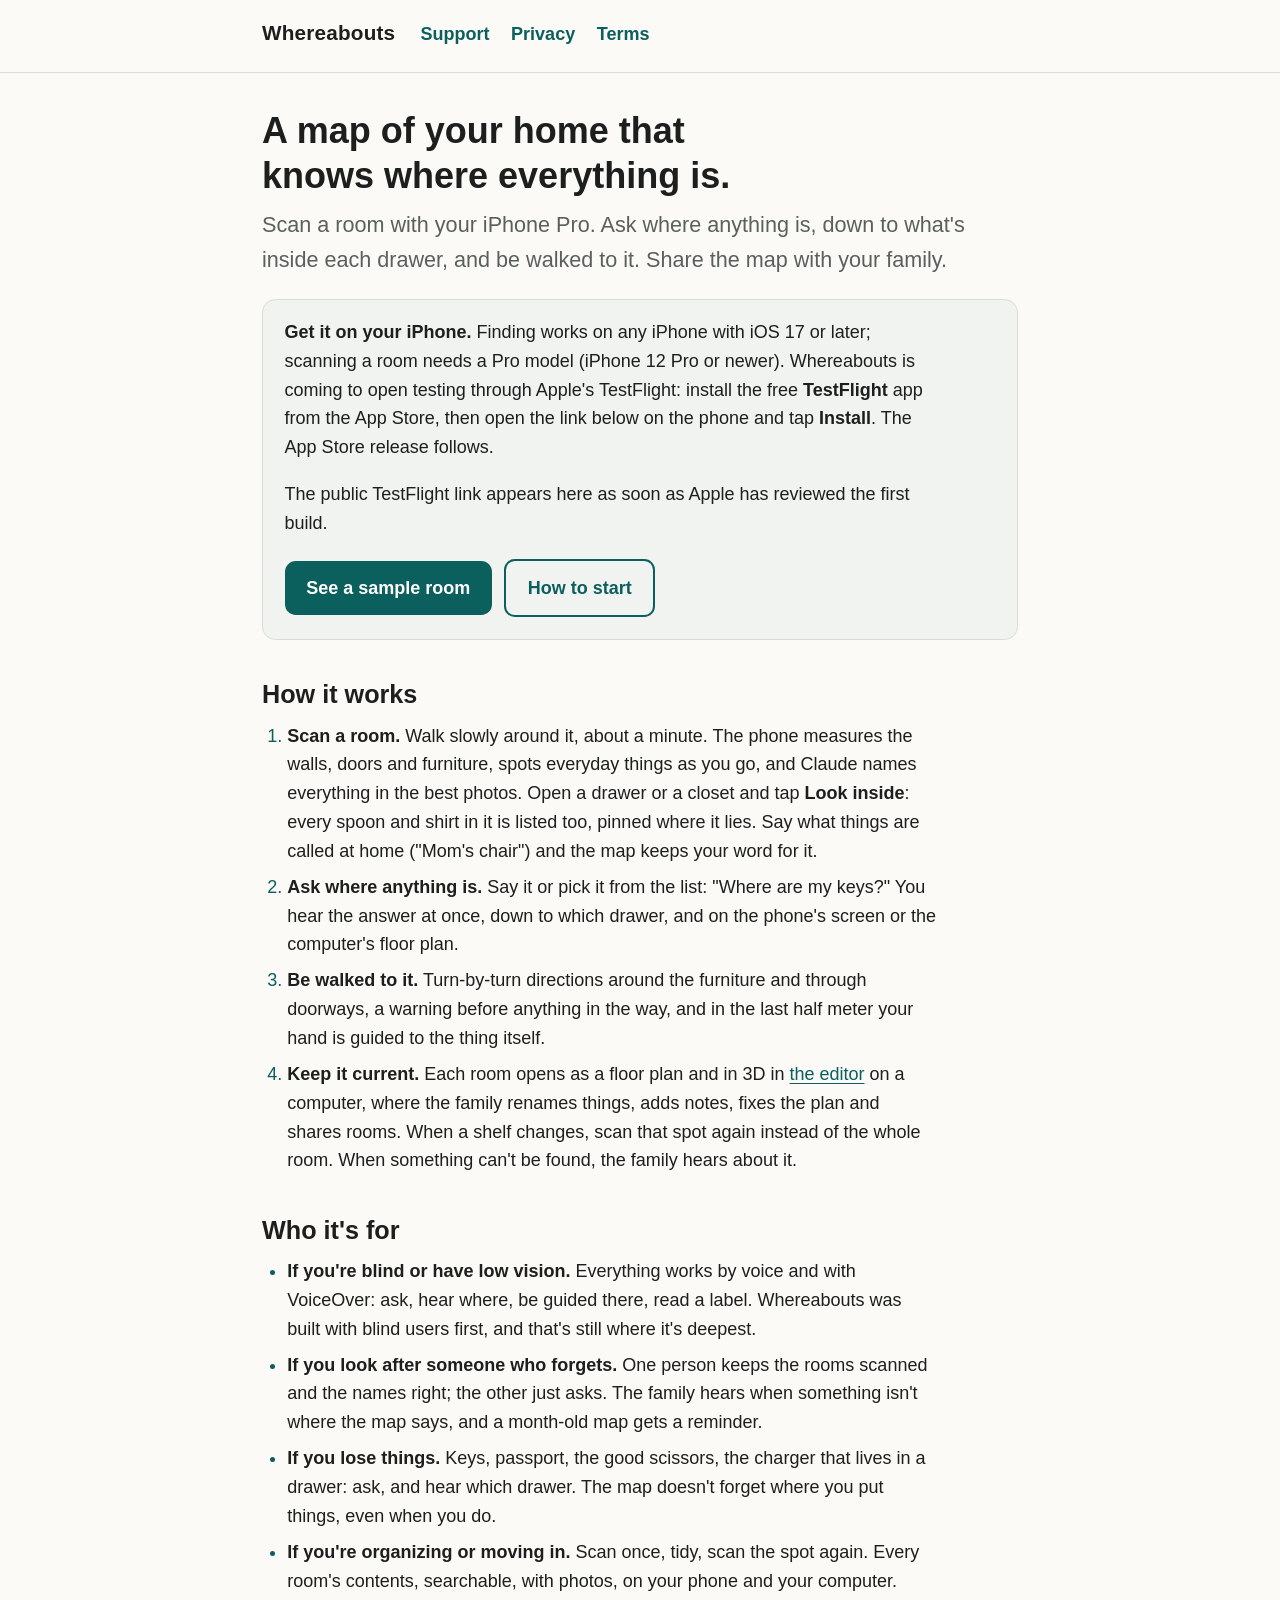
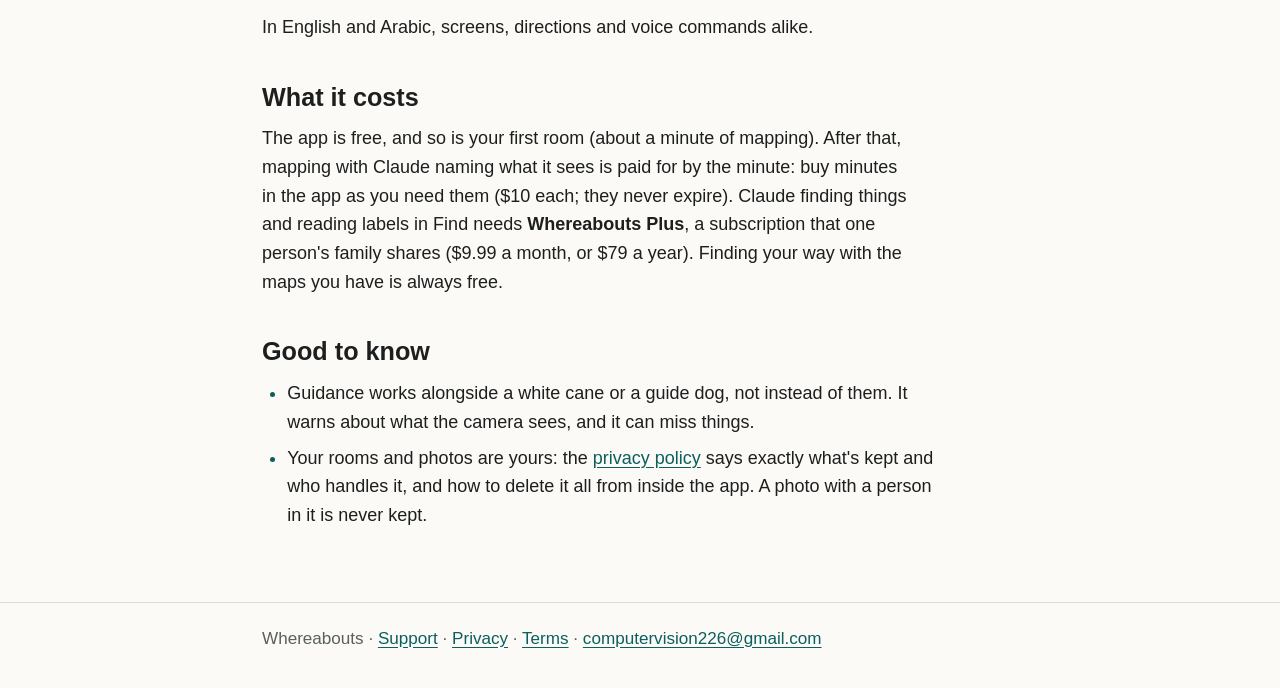
==== index.html @ b9eef935 "Insights: what the assistant was asked; the privacy policy says the conversation is kept The Insight" ====
<!doctype html>
<html lang="en">
<head>
<meta charset="utf-8">
<meta name="viewport" content="width=device-width, initial-scale=1">
<title>Whereabouts</title>
<meta name="description" content="Whereabouts is a map of your home that knows where everything is. Scan a room with your iPhone Pro, ask where anything is, down to what's inside each drawer, and be walked to it.">
<link rel="stylesheet" href="site.css">
</head>
<body>
<a class="skip" href="#main">Skip to the content</a>
<header class="top">
  <div class="inner">
    <a class="brand" href="index.html" aria-current="page">Whereabouts</a>
    <nav class="site" aria-label="Site">
      <ul>
        <li><a href="support.html">Support</a></li>
        <li><a href="privacy.html">Privacy</a></li>
        <li><a href="terms.html">Terms</a></li>
      </ul>
    </nav>
  </div>
</header>

<main id="main">
  <h1>A map of your home that knows where everything is.</h1>
  <p class="lead">Scan a room with your iPhone Pro. Ask where anything is, down to what's inside each drawer, and be walked to it. Share the map with your family.</p>

  <div class="card" id="get">
    <p><strong>Get it on your iPhone.</strong> Finding works on any iPhone with iOS 17 or later; scanning a room needs a Pro model (iPhone 12 Pro or newer). Whereabouts is coming to open testing through Apple's TestFlight: install the free <strong>TestFlight</strong> app from the App Store, then open the link below on the phone and tap <strong>Install</strong>. The App Store release follows.</p>
    <p id="testflight">The public TestFlight link appears here as soon as Apple has reviewed the first build.</p>
    <p><a class="button" href="editor/#sample">See a sample room</a> <a class="button secondary" href="support.html#start">How to start</a></p>
  </div>

  <h2>How it works</h2>
  <ol>
    <li><strong>Scan a room.</strong> Walk slowly around it, about a minute. The phone measures the walls, doors and furniture, spots everyday things as you go, and Claude names everything in the best photos. Open a drawer or a closet and tap <strong>Look inside</strong>: every spoon and shirt in it is listed too, pinned where it lies. Say what things are called at home ("Mom's chair") and the map keeps your word for it.</li>
    <li><strong>Ask where anything is.</strong> Say it or pick it from the list: "Where are my keys?" You hear the answer at once, down to which drawer, and on the phone's screen or the computer's floor plan.</li>
    <li><strong>Be walked to it.</strong> Turn-by-turn directions around the furniture and through doorways, a warning before anything in the way, and in the last half meter your hand is guided to the thing itself.</li>
    <li><strong>Keep it current.</strong> Each room opens as a floor plan and in 3D in <a href="editor/">the editor</a> on a computer, where the family renames things, adds notes, fixes the plan and shares rooms. When a shelf changes, scan that spot again instead of the whole room. When something can't be found, the family hears about it.</li>
  </ol>

  <h2>Who it's for</h2>
  <ul>
    <li><strong>If you're blind or have low vision.</strong> Everything works by voice and with VoiceOver: ask, hear where, be guided there, read a label. Whereabouts was built with blind users first, and that's still where it's deepest.</li>
    <li><strong>If you look after someone who forgets.</strong> One person keeps the rooms scanned and the names right; the other just asks. The family hears when something isn't where the map says, and a month-old map gets a reminder.</li>
    <li><strong>If you lose things.</strong> Keys, passport, the good scissors, the charger that lives in a drawer: ask, and hear which drawer. The map doesn't forget where you put things, even when you do.</li>
    <li><strong>If you're organizing or moving in.</strong> Scan once, tidy, scan the spot again. Every room's contents, searchable, with photos, on your phone and your computer.</li>
  </ul>
  <p>In English and Arabic, screens, directions and voice commands alike.</p>

  <h2>What it costs</h2>
  <p>The app is free, and so is your first room (about a minute of mapping). After that, mapping with Claude naming what it sees is paid for by the minute: buy minutes in the app as you need them ($10 each; they never expire). Claude finding things and reading labels in Find needs <strong>Whereabouts Plus</strong>, a subscription that one person's family shares ($9.99 a month, or $79 a year). Finding your way with the maps you have is always free.</p>

  <h2>Good to know</h2>
  <ul>
    <li>Guidance works alongside a white cane or a guide dog, not instead of them. It warns about what the camera sees, and it can miss things.</li>
    <li>Your rooms and photos are yours: the <a href="privacy.html">privacy policy</a> says exactly what's kept and who handles it, and how to delete it all from inside the app. A photo with a person in it is never kept.</li>
  </ul>
</main>

<footer class="bottom">
  <div class="inner">
    Whereabouts · <a href="support.html">Support</a> · <a href="privacy.html">Privacy</a> · <a href="terms.html">Terms</a> · <a href="mailto:computervision226@gmail.com">computervision226@gmail.com</a>
  </div>
</footer>
<script>
// A page view for the site's Insights (whereabout.store/insights.html): the
// page's path and which site sent you, under a random ID this browser keeps
// (the same one the editor uses), so a visit hangs together. No cookies,
// nothing else. Taps on links to the app or the editor are noted too.
(function () {
  var SERVICE = { url: "https://sdamqekmvppcickisvrd.supabase.co", key: "sb_publishable_nskx50aX7tO7b9X7_3yXJQ_hnVZctvo" };
  function install() {
    try {
      var id = localStorage.getItem("va.install");
      if (!id) { id = (crypto.randomUUID ? crypto.randomUUID() : Math.random().toString(36).slice(2) + Date.now().toString(36)).replace(/-/g, ""); localStorage.setItem("va.install", id); }
      return id;
    } catch (e) { return "unknown"; }
  }
  var session = Math.random().toString(36).slice(2);
  function send(name, props) {
    var event = { surface: "site", name: name, at: new Date().toISOString(), props: props || {}, install: install(), session: session, language: (navigator.language || "").slice(0, 16) };
    try {
      fetch(SERVICE.url + "/rest/v1/rpc/record_events", { method: "POST", keepalive: true,
        headers: { apikey: SERVICE.key, "content-type": "application/json" }, body: JSON.stringify({ batch: [event] }) }).catch(function () {});
    } catch (e) {}
  }
  var from = "";
  try { from = document.referrer ? new URL(document.referrer).hostname : ""; } catch (e) {}
  if (from === location.hostname) from = "";
  send("page.view", { path: location.pathname, from: from });
  document.addEventListener("click", function (e) {
    var a = e.target.closest && e.target.closest("a[href]");
    if (!a) return;
    var href = a.getAttribute("href") || "";
    if (/apps\.apple\.com|testflight\.apple\.com/.test(href)) send("page.store", { where: location.pathname });
    else if (/^editor\/?$|\/editor\/?$/.test(href)) send("page.editor", { where: location.pathname });
  });
})();
</script>
</body>
</html>
---- site.css ----
/* VisionAssist's web pages: the privacy policy, support, and the front page.
   One small stylesheet, no fonts or scripts fetched from anywhere: the pages
   load nothing but themselves. Large type and strong contrast, since many
   readers have low vision; everything works with a screen reader, zoomed to
   400%, and in dark mode. */

:root {
  --bg: #fbfaf7;
  --fg: #1d1f1e;
  --muted: #5a605e;
  --accent: #0b5f5c;
  --accent-ink: #ffffff;
  --rule: #d9ddd9;
  --card: #f1f3f0;
  --focus: #c8651b;
  color-scheme: light;
}

@media (prefers-color-scheme: dark) {
  :root {
    --bg: #15191a;
    --fg: #ecefec;
    --muted: #aeb6b2;
    --accent: #5fc8c0;
    --accent-ink: #0f1a19;
    --rule: #333b3a;
    --card: #1e2425;
    --focus: #f0a04b;
    color-scheme: dark;
  }
}

* { box-sizing: border-box; }

html { font-size: 112.5%; }

body {
  margin: 0;
  background: var(--bg);
  color: var(--fg);
  font-family: -apple-system, BlinkMacSystemFont, "Segoe UI", Roboto, "Helvetica Neue", Arial, "Noto Sans", sans-serif;
  line-height: 1.6;
  -webkit-text-size-adjust: 100%;
}

.skip {
  position: absolute;
  left: -999px;
  top: 0;
  padding: 0.5rem 1rem;
  background: var(--accent);
  color: var(--accent-ink);
  z-index: 10;
}
.skip:focus { left: 1rem; top: 1rem; }

header.top {
  border-bottom: 1px solid var(--rule);
}
header.top .inner {
  max-width: 44rem;
  margin: 0 auto;
  padding: 0.9rem 1rem;
  display: flex;
  flex-wrap: wrap;
  align-items: baseline;
  gap: 0.6rem 1.4rem;
}
.brand {
  font-weight: 700;
  font-size: 1.15rem;
  letter-spacing: 0.01em;
  text-decoration: none;
  color: var(--fg);
}
nav.site ul {
  list-style: none;
  margin: 0;
  padding: 0;
  display: flex;
  flex-wrap: wrap;
  gap: 0.2rem 1.2rem;
}
nav.site a { color: var(--accent); text-decoration: none; font-weight: 600; }
nav.site a[aria-current="page"] { text-decoration: underline; text-underline-offset: 0.2em; }

main {
  max-width: 44rem;
  margin: 0 auto;
  padding: 1.5rem 1rem 3rem;
}

h1, h2, h3 { line-height: 1.25; text-wrap: balance; }
h1 { font-size: 2rem; margin: 0.4rem 0 0.6rem; }
h2 { font-size: 1.4rem; margin: 2.2rem 0 0.6rem; }
h3 { font-size: 1.1rem; margin: 1.5rem 0 0.4rem; }
p, li { max-width: 65ch; }
p { margin: 0 0 1rem; }
ul, ol { padding-left: 1.4rem; margin: 0 0 1rem; }
li { margin-bottom: 0.4rem; }
li::marker { color: var(--accent); }

a { color: var(--accent); text-underline-offset: 0.15em; }
a:focus-visible, button:focus-visible {
  outline: 3px solid var(--focus);
  outline-offset: 3px;
  border-radius: 2px;
}

.lead { font-size: 1.2rem; color: var(--muted); }
.meta { color: var(--muted); margin-bottom: 1.5rem; }

.card {
  background: var(--card);
  border: 1px solid var(--rule);
  border-radius: 0.75rem;
  padding: 1rem 1.2rem;
  margin: 1.2rem 0;
}
.card p:last-child, .card ul:last-child { margin-bottom: 0; }

.button {
  display: inline-block;
  background: var(--accent);
  color: var(--accent-ink);
  font-weight: 700;
  text-decoration: none;
  padding: 0.7rem 1.2rem;
  border-radius: 0.6rem;
  margin: 0.2rem 0.4rem 0.2rem 0;
}
.button.secondary {
  background: transparent;
  color: var(--accent);
  border: 2px solid var(--accent);
}

dl.facts { margin: 0 0 1rem; }
dl.facts dt { font-weight: 700; margin-top: 0.8rem; }
dl.facts dd { margin: 0.1rem 0 0 0; max-width: 65ch; }

table { border-collapse: collapse; width: 100%; margin: 0 0 1.2rem; }
th, td { text-align: left; vertical-align: top; padding: 0.5rem 0.6rem 0.5rem 0; border-bottom: 1px solid var(--rule); }
th { font-weight: 700; }
.scroll { overflow-x: auto; }

code { font-family: ui-monospace, SFMono-Regular, Menlo, Consolas, monospace; font-size: 0.95em; }

footer.bottom {
  border-top: 1px solid var(--rule);
  color: var(--muted);
}
footer.bottom .inner {
  max-width: 44rem;
  margin: 0 auto;
  padding: 1.2rem 1rem 2rem;
  font-size: 0.95rem;
}
footer.bottom a { color: var(--accent); }

@media (max-width: 480px) {
  html { font-size: 106%; }
  h1 { font-size: 1.7rem; }
}

@media (prefers-reduced-motion: no-preference) {
  html { scroll-behavior: smooth; }
}
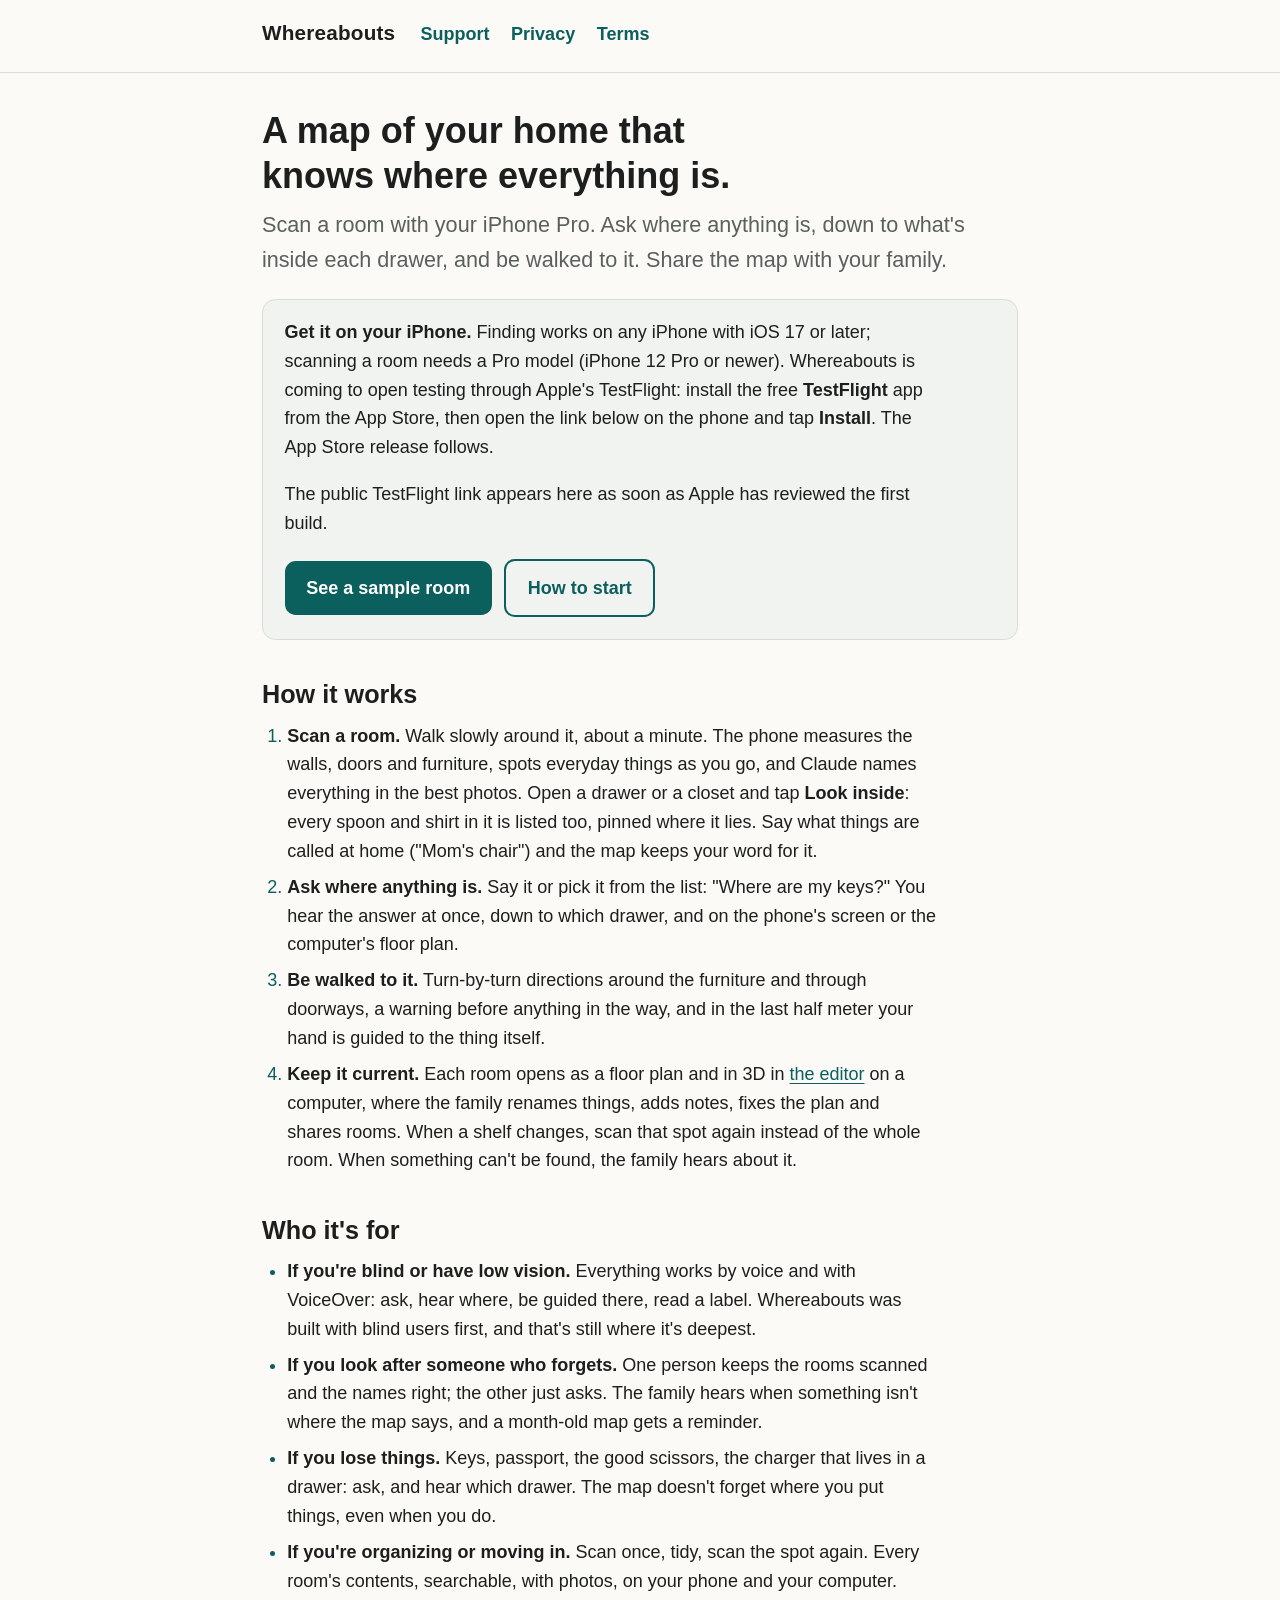
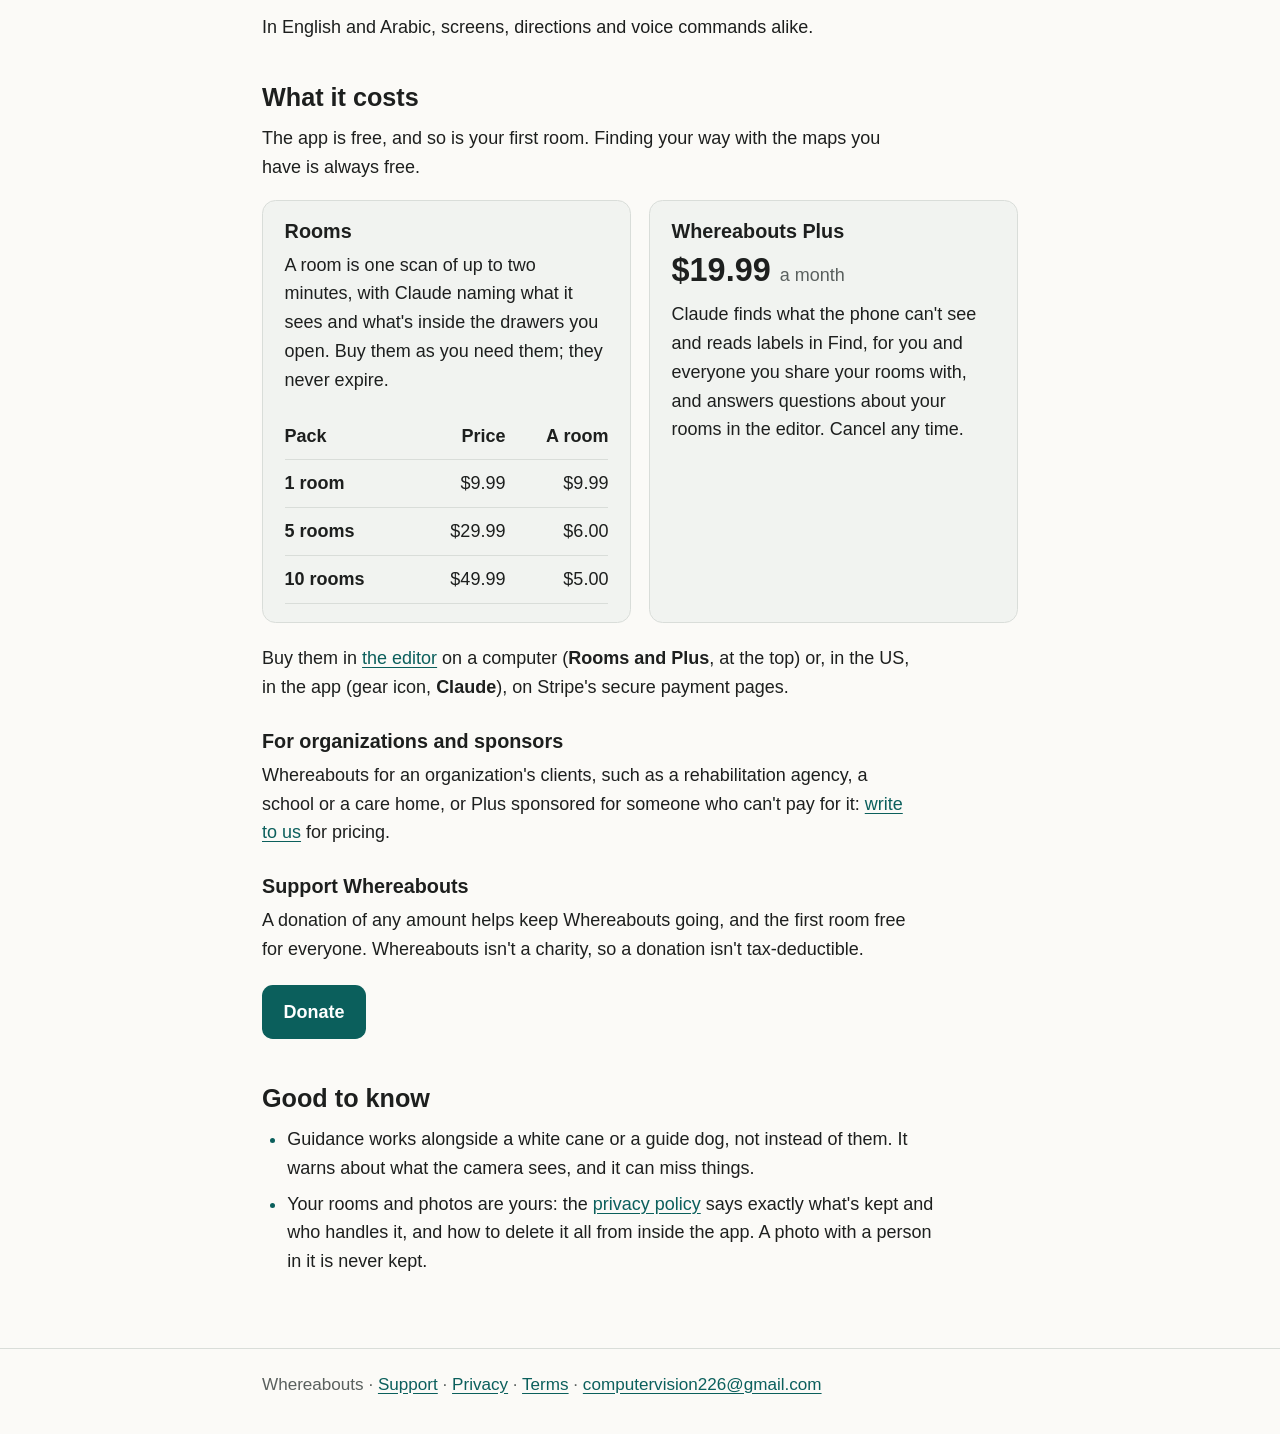
==== commit 9c4ed6c5: "Rooms and Plus: new prices, donations, organizations The front page's pricing (rooms in packs, Plus " ====
--- a/index.html
+++ b/index.html
@@ -49,8 +49,35 @@
   </ul>
   <p>In English and Arabic, screens, directions and voice commands alike.</p>
 
-  <h2>What it costs</h2>
-  <p>The app is free, and so is your first room (about a minute of mapping). After that, mapping with Claude naming what it sees is paid for by the minute: buy minutes in the app as you need them ($10 each; they never expire). Claude finding things and reading labels in Find needs <strong>Whereabouts Plus</strong>, a subscription that one person's family shares ($9.99 a month, or $79 a year). Finding your way with the maps you have is always free.</p>
+  <h2 id="pricing">What it costs</h2>
+  <p>The app is free, and so is your first room. Finding your way with the maps you have is always free.</p>
+  <div class="prices">
+    <section class="card" aria-labelledby="price-rooms">
+      <h3 id="price-rooms">Rooms</h3>
+      <p>A room is one scan of up to two minutes, with Claude naming what it sees and what's inside the drawers you open. Buy them as you need them; they never expire.</p>
+      <table>
+        <thead><tr><th scope="col">Pack</th><th scope="col" class="num">Price</th><th scope="col" class="num">A room</th></tr></thead>
+        <tbody>
+          <tr><th scope="row">1 room</th><td class="num">$9.99</td><td class="num">$9.99</td></tr>
+          <tr><th scope="row">5 rooms</th><td class="num">$29.99</td><td class="num">$6.00</td></tr>
+          <tr><th scope="row">10 rooms</th><td class="num">$49.99</td><td class="num">$5.00</td></tr>
+        </tbody>
+      </table>
+    </section>
+    <section class="card" aria-labelledby="price-plus">
+      <h3 id="price-plus">Whereabouts Plus</h3>
+      <p class="amount">$19.99 <span>a month</span></p>
+      <p>Claude finds what the phone can't see and reads labels in Find, for you and everyone you share your rooms with, and answers questions about your rooms in the editor. Cancel any time.</p>
+    </section>
+  </div>
+  <p>Buy them in <a href="editor/">the editor</a> on a computer (<strong>Rooms and Plus</strong>, at the top) or, in the US, in the app (gear icon, <strong>Claude</strong>), on Stripe's secure payment pages.</p>
+
+  <h3 id="organizations">For organizations and sponsors</h3>
+  <p>Whereabouts for an organization's clients, such as a rehabilitation agency, a school or a care home, or Plus sponsored for someone who can't pay for it: <a href="mailto:computervision226@gmail.com?subject=Whereabouts%20for%20an%20organization%2C%20or%20sponsoring%20Plus">write to us</a> for pricing.</p>
+
+  <h3 id="donate">Support Whereabouts</h3>
+  <p>A donation of any amount helps keep Whereabouts going, and the first room free for everyone. Whereabouts isn't a charity, so a donation isn't tax-deductible.</p>
+  <p><a class="button" href="https://donate.stripe.com/5kQ4gygH45dgeAo8wdco005">Donate</a></p>
 
   <h2>Good to know</h2>
   <ul>
@@ -96,6 +123,8 @@
     var href = a.getAttribute("href") || "";
     if (/apps\.apple\.com|testflight\.apple\.com/.test(href)) send("page.store", { where: location.pathname });
     else if (/^editor\/?$|\/editor\/?$/.test(href)) send("page.editor", { where: location.pathname });
+    else if (/donate\.stripe\.com/.test(href)) send("page.donate", { where: location.pathname });
+    else if (/^mailto:/.test(href) && /organization/.test(href)) send("page.organizations", { where: location.pathname });
   });
 })();
 </script>
--- a/site.css
+++ b/site.css
@@ -135,6 +135,16 @@
   border: 2px solid var(--accent);
 }
 
+/* What it costs: rooms and Plus side by side, one above the other when narrow. */
+.prices { display: grid; grid-template-columns: repeat(auto-fit, minmax(15rem, 1fr)); gap: 1rem; margin: 1rem 0 1.2rem; }
+.prices .card { margin: 0; }
+.prices h3 { margin-top: 0; }
+.prices table { margin-bottom: 0; }
+.amount { font-size: 1.8rem; font-weight: 700; line-height: 1.2; margin: 0 0 0.6rem; font-variant-numeric: tabular-nums; }
+.amount span { font-size: 1rem; font-weight: 400; color: var(--muted); }
+th.num, td.num { text-align: right; font-variant-numeric: tabular-nums; }
+th.num:last-child, td.num:last-child { padding-right: 0; }
+
 dl.facts { margin: 0 0 1rem; }
 dl.facts dt { font-weight: 700; margin-top: 0.8rem; }
 dl.facts dd { margin: 0.1rem 0 0 0; max-width: 65ch; }
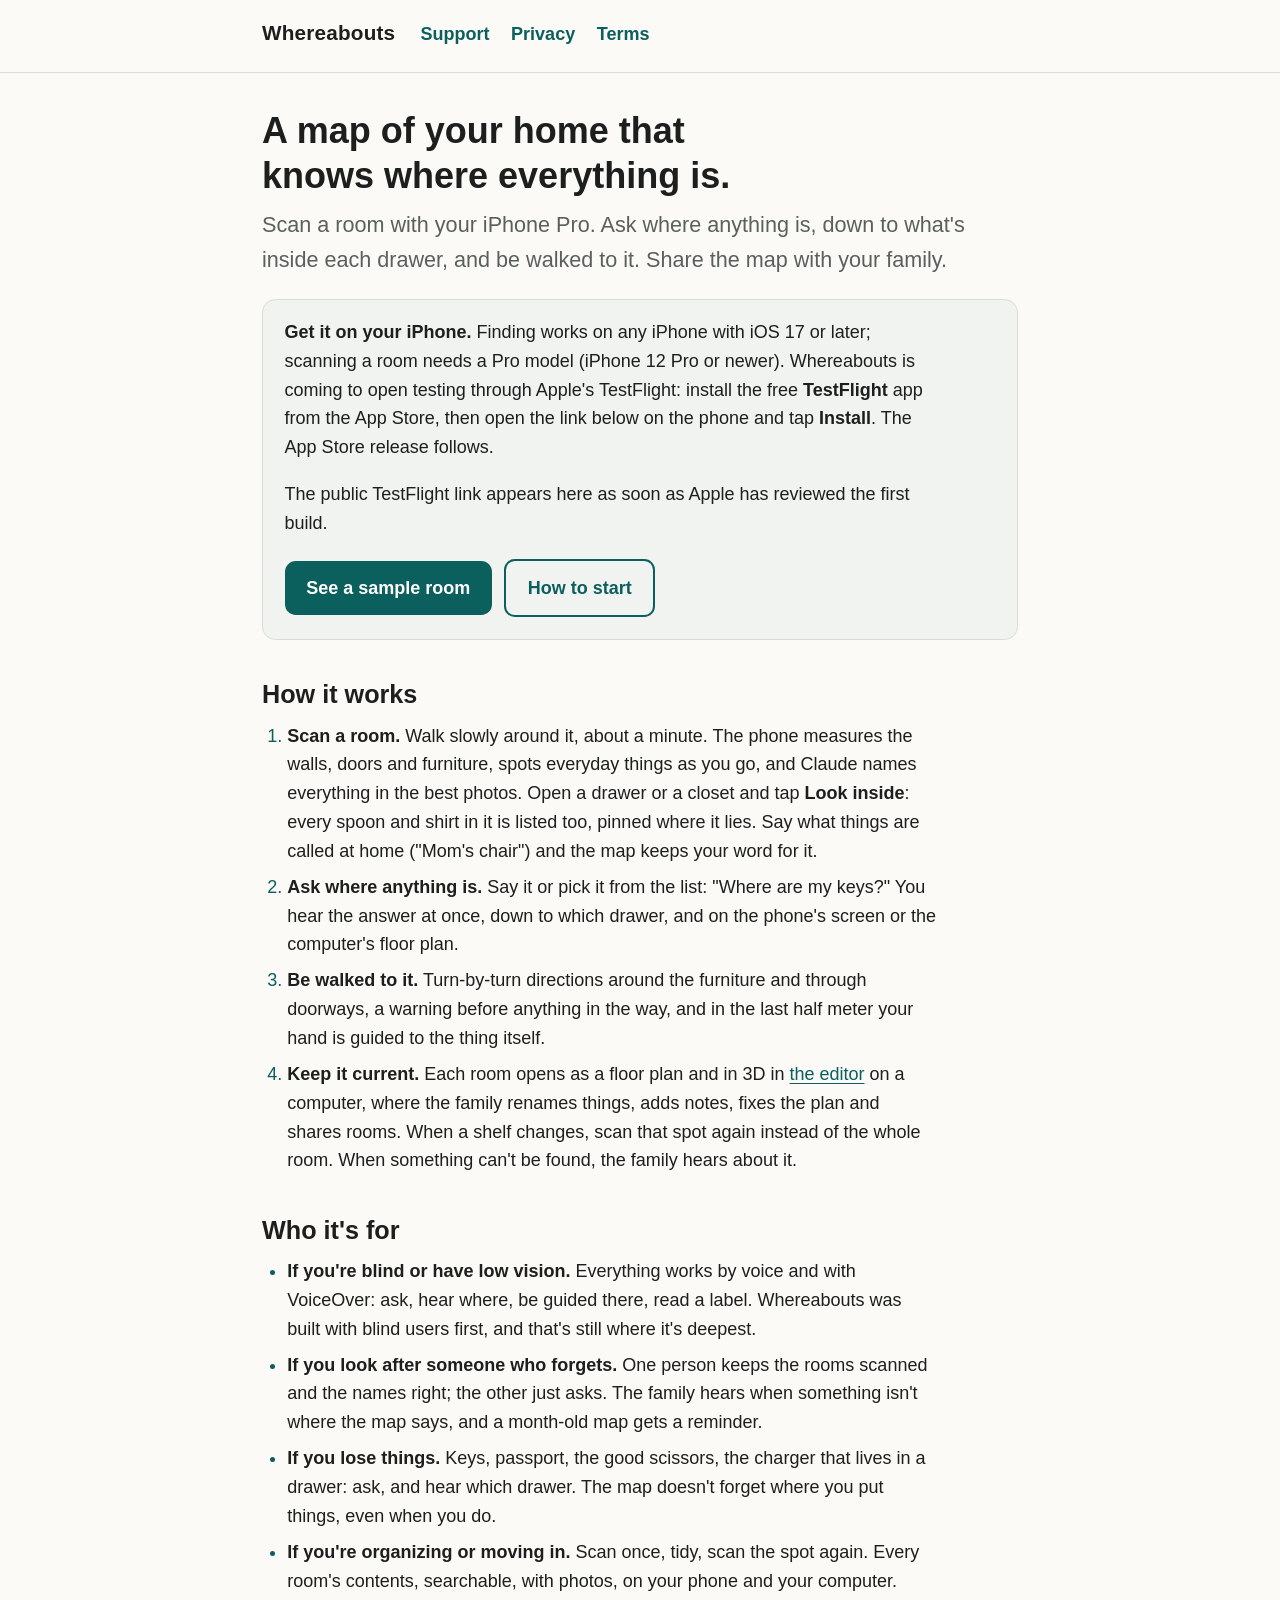
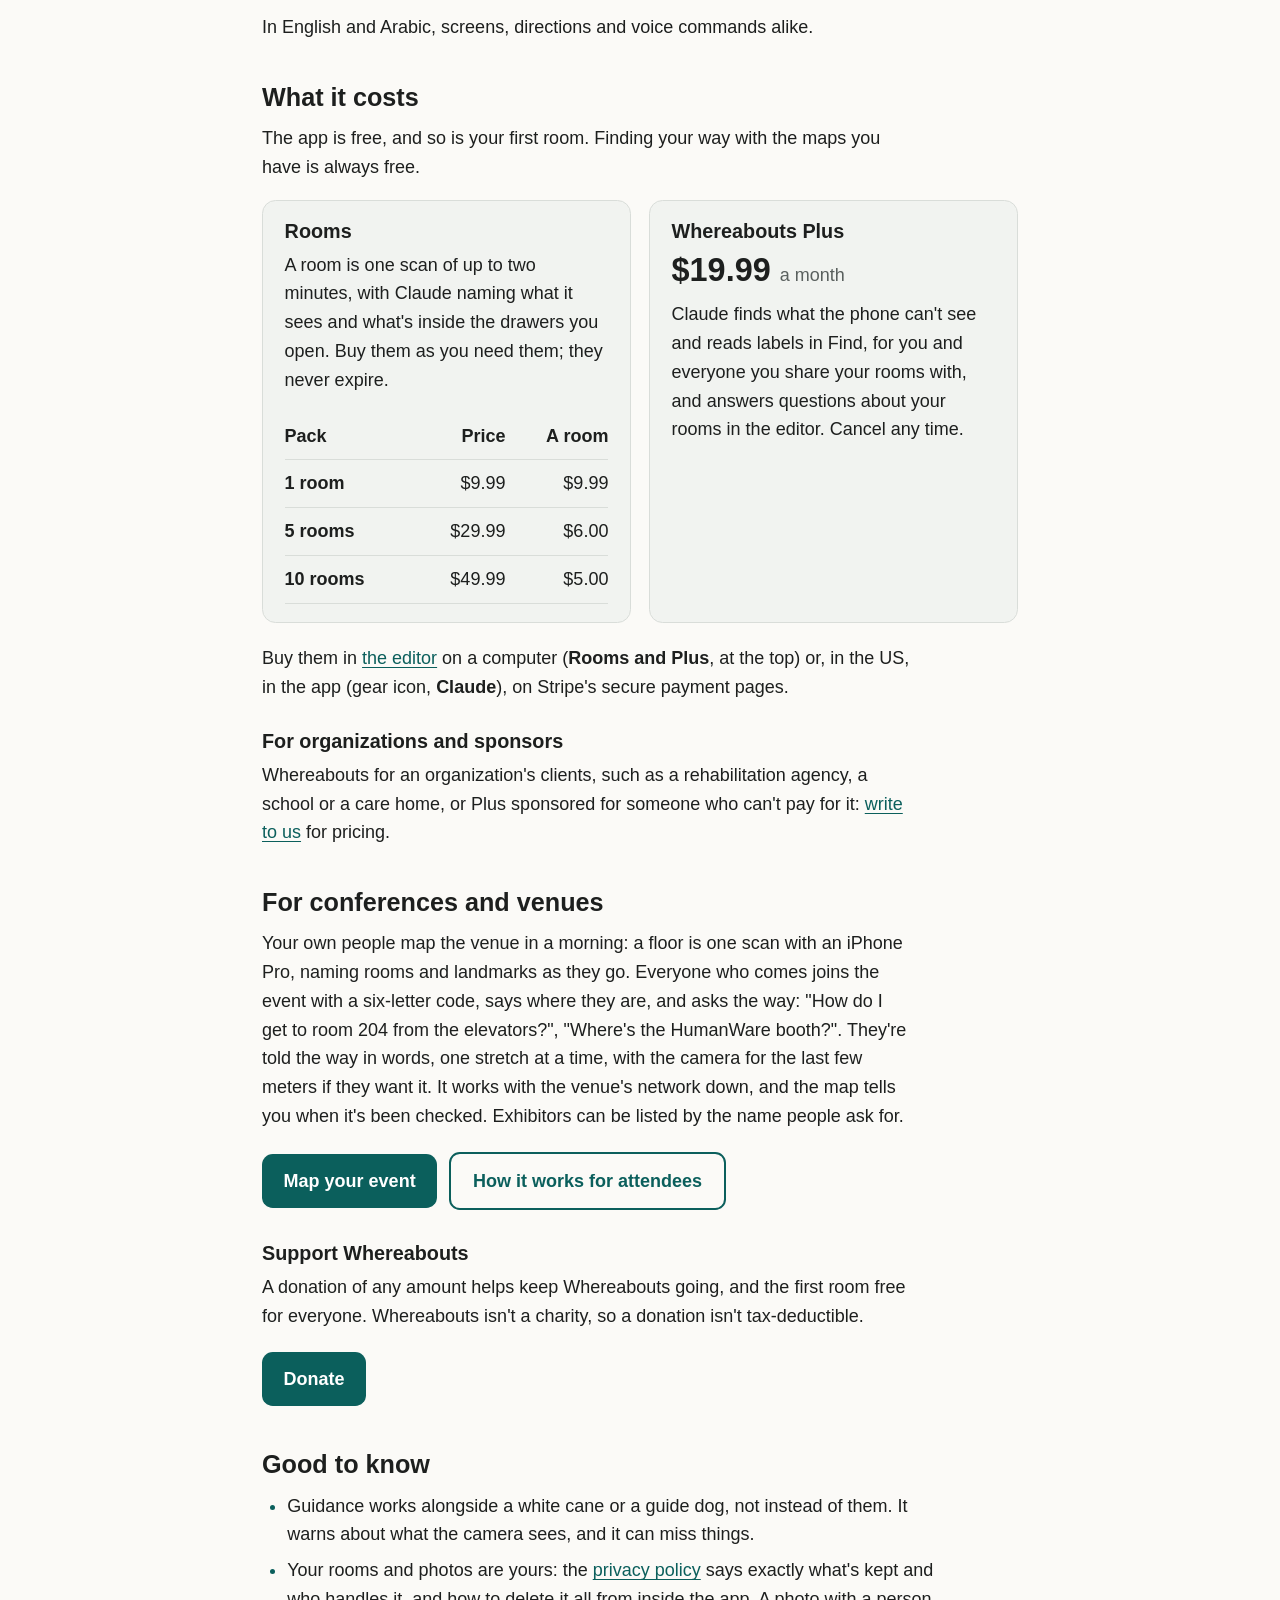
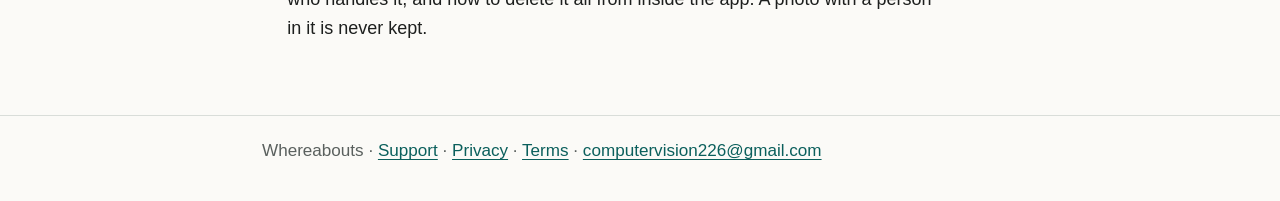
==== commit 98e31376: "Events and places: the event and place pages, the editor's Events panel, and the site's text Co-Auth" ====
--- a/index.html
+++ b/index.html
@@ -75,6 +75,10 @@
   <h3 id="organizations">For organizations and sponsors</h3>
   <p>Whereabouts for an organization's clients, such as a rehabilitation agency, a school or a care home, or Plus sponsored for someone who can't pay for it: <a href="mailto:computervision226@gmail.com?subject=Whereabouts%20for%20an%20organization%2C%20or%20sponsoring%20Plus">write to us</a> for pricing.</p>
 
+  <h2 id="events">For conferences and venues</h2>
+  <p>Your own people map the venue in a morning: a floor is one scan with an iPhone Pro, naming rooms and landmarks as they go. Everyone who comes joins the event with a six-letter code, says where they are, and asks the way: "How do I get to room 204 from the elevators?", "Where's the HumanWare booth?". They're told the way in words, one stretch at a time, with the camera for the last few meters if they want it. It works with the venue's network down, and the map tells you when it's been checked. Exhibitors can be listed by the name people ask for.</p>
+  <p><a class="button" href="mailto:computervision226@gmail.com?subject=Whereabouts%20for%20an%20event">Map your event</a> <a class="button secondary" href="support.html#events">How it works for attendees</a></p>
+
   <h3 id="donate">Support Whereabouts</h3>
   <p>A donation of any amount helps keep Whereabouts going, and the first room free for everyone. Whereabouts isn't a charity, so a donation isn't tax-deductible.</p>
   <p><a class="button" href="https://donate.stripe.com/5kQ4gygH45dgeAo8wdco005">Donate</a></p>
@@ -125,6 +129,7 @@
     else if (/^editor\/?$|\/editor\/?$/.test(href)) send("page.editor", { where: location.pathname });
     else if (/donate\.stripe\.com/.test(href)) send("page.donate", { where: location.pathname });
     else if (/^mailto:/.test(href) && /organization/.test(href)) send("page.organizations", { where: location.pathname });
+    else if (/^mailto:/.test(href) && /event/.test(href)) send("page.events", { where: location.pathname });
   });
 })();
 </script>
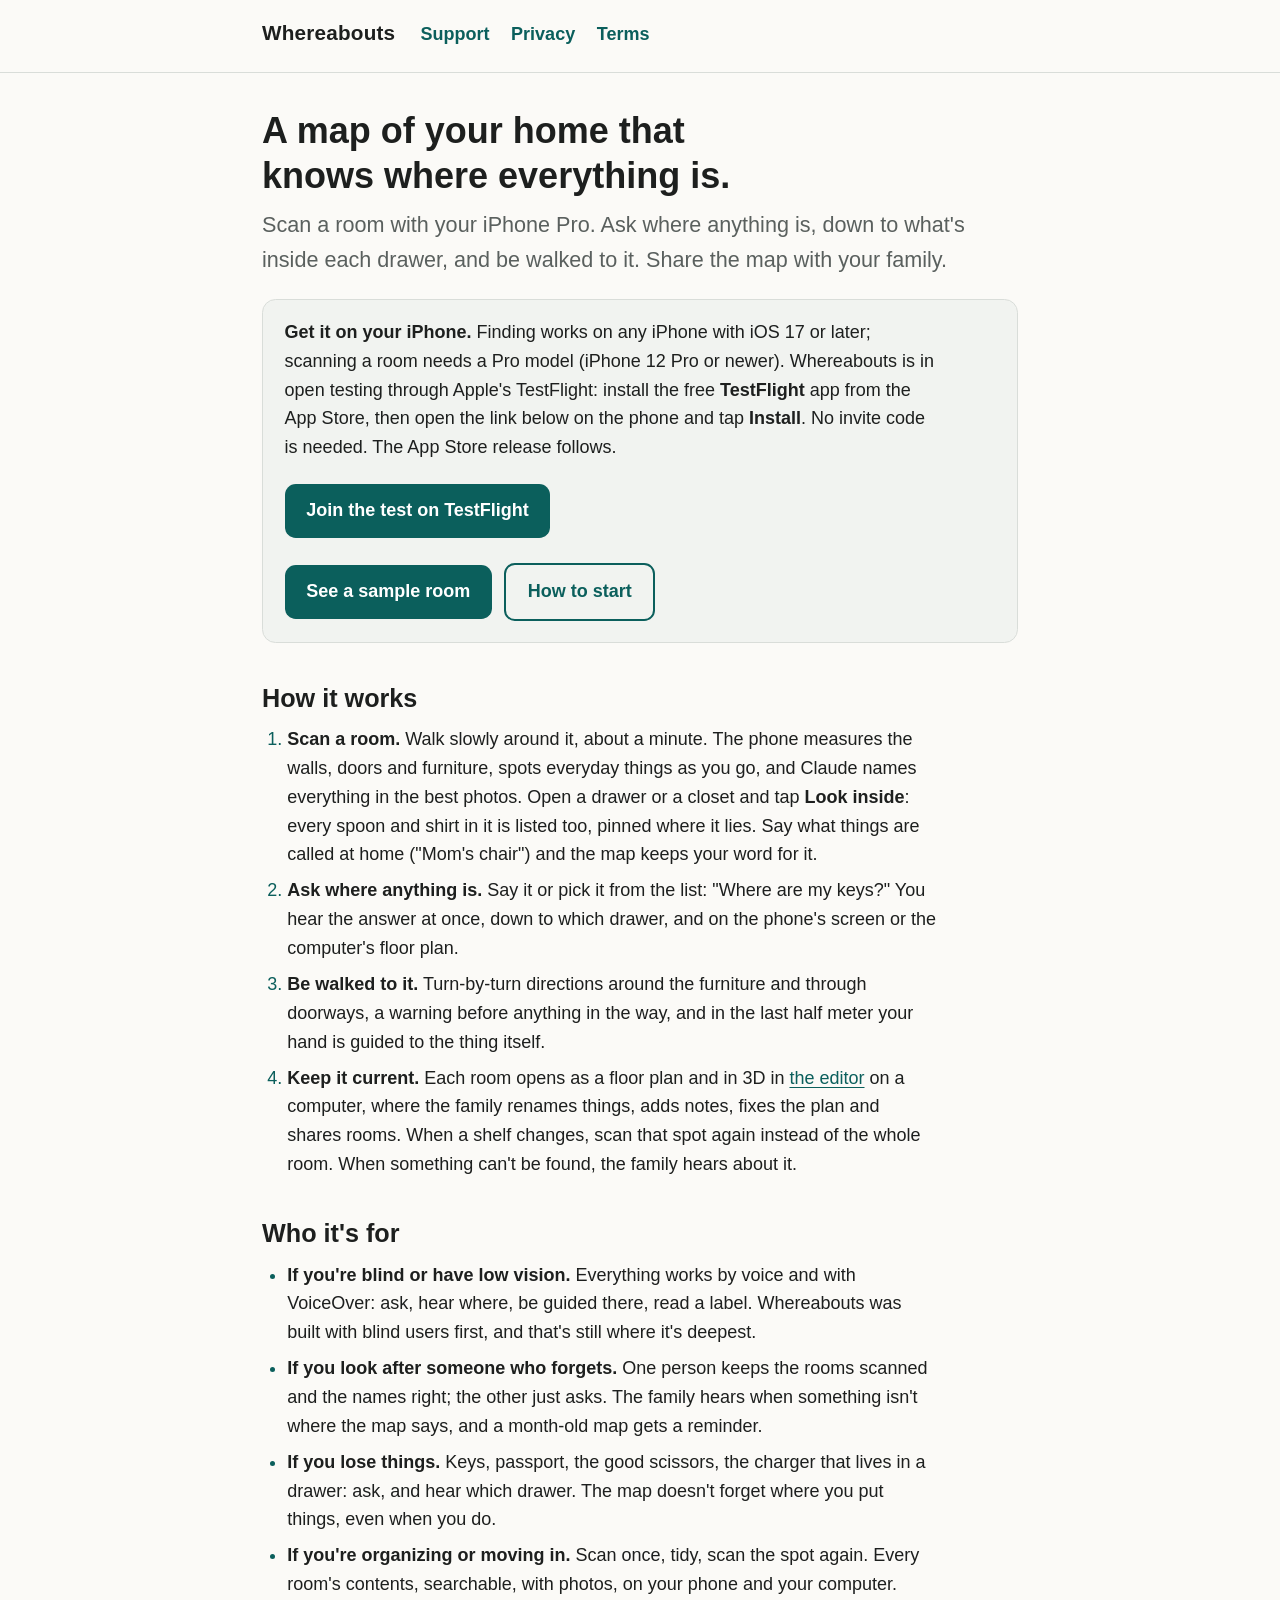
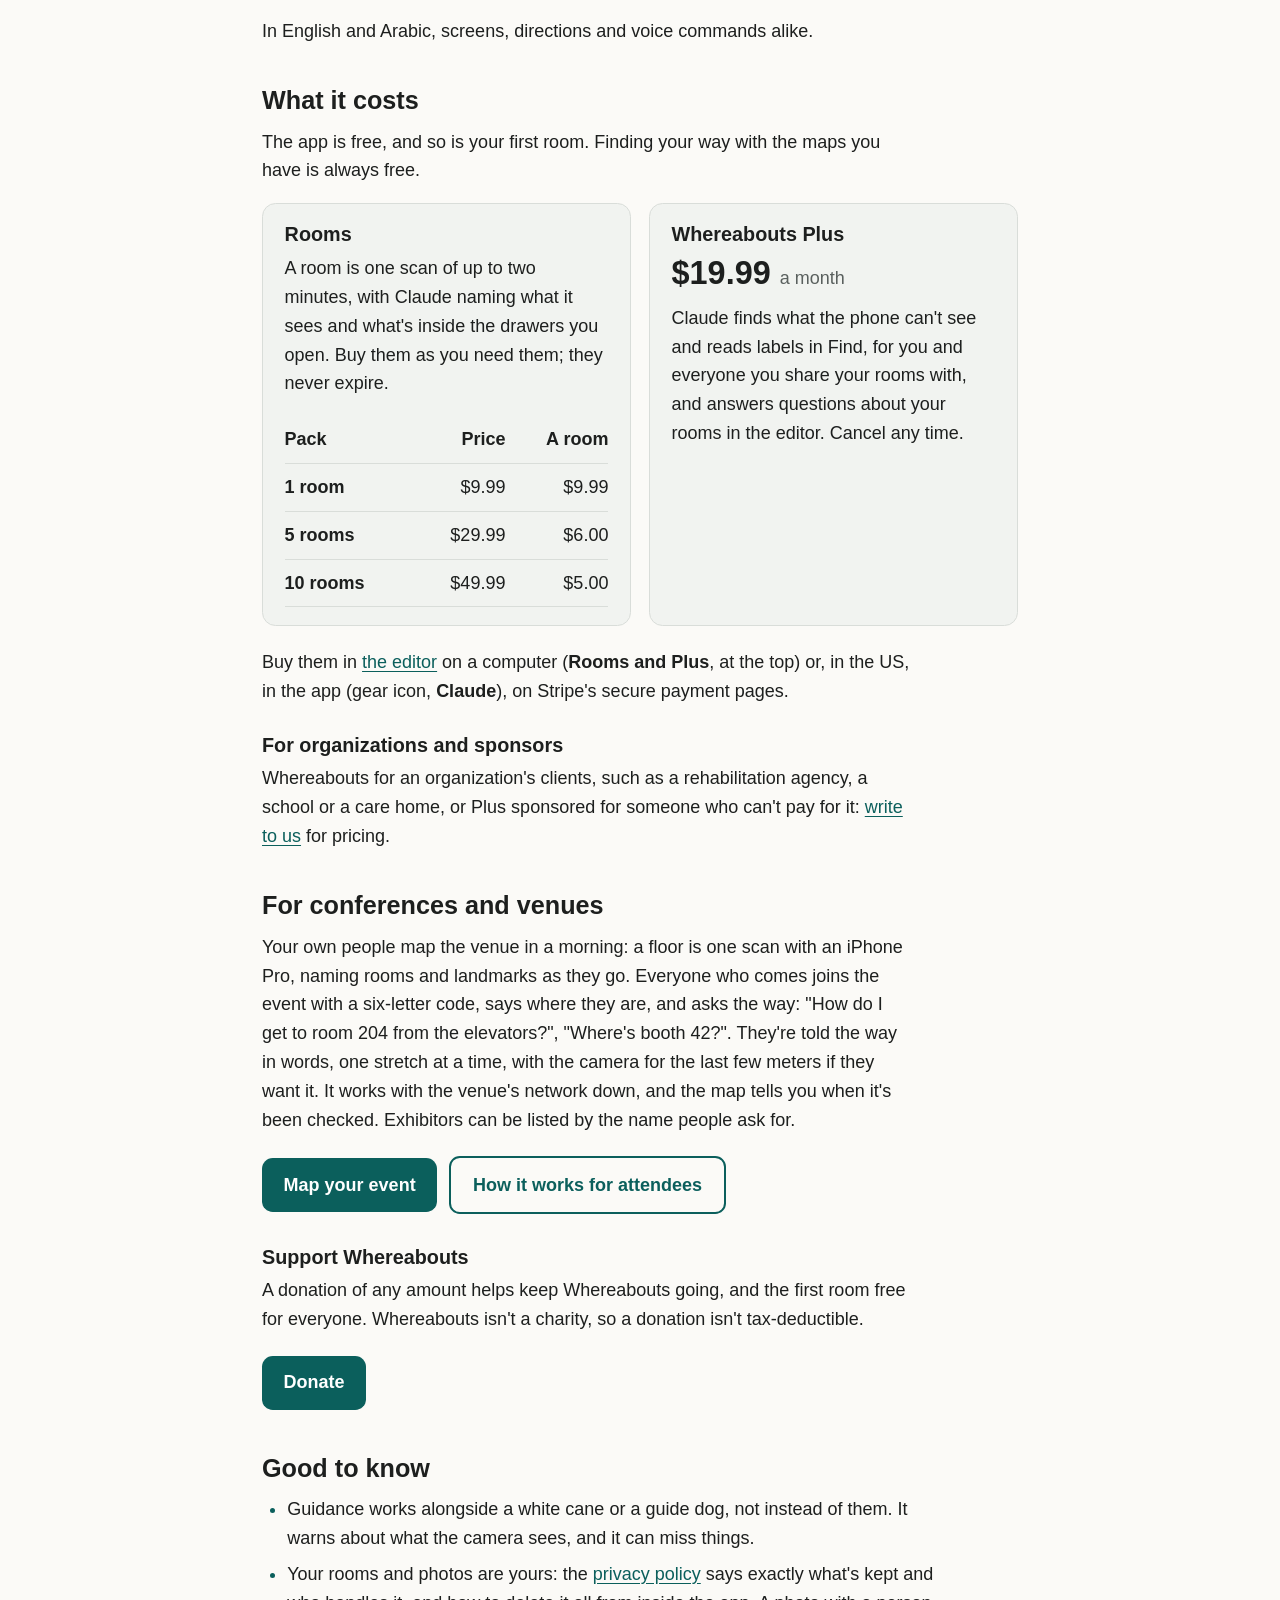
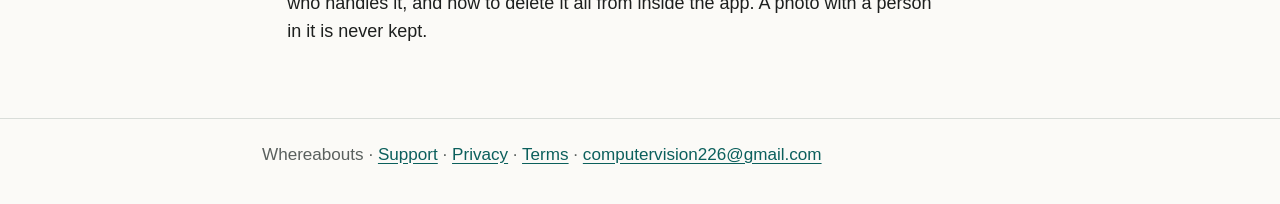
==== commit 46cbac18: "The TestFlight link on the home page; an invented exhibitor in the examples Co-Authored-By: Claude F" ====
--- a/index.html
+++ b/index.html
@@ -27,8 +27,8 @@
   <p class="lead">Scan a room with your iPhone Pro. Ask where anything is, down to what's inside each drawer, and be walked to it. Share the map with your family.</p>
 
   <div class="card" id="get">
-    <p><strong>Get it on your iPhone.</strong> Finding works on any iPhone with iOS 17 or later; scanning a room needs a Pro model (iPhone 12 Pro or newer). Whereabouts is coming to open testing through Apple's TestFlight: install the free <strong>TestFlight</strong> app from the App Store, then open the link below on the phone and tap <strong>Install</strong>. The App Store release follows.</p>
-    <p id="testflight">The public TestFlight link appears here as soon as Apple has reviewed the first build.</p>
+    <p><strong>Get it on your iPhone.</strong> Finding works on any iPhone with iOS 17 or later; scanning a room needs a Pro model (iPhone 12 Pro or newer). Whereabouts is in open testing through Apple's TestFlight: install the free <strong>TestFlight</strong> app from the App Store, then open the link below on the phone and tap <strong>Install</strong>. No invite code is needed. The App Store release follows.</p>
+    <p id="testflight"><a class="button" href="https://testflight.apple.com/join/CGgqV2Q6">Join the test on TestFlight</a></p>
     <p><a class="button" href="editor/#sample">See a sample room</a> <a class="button secondary" href="support.html#start">How to start</a></p>
   </div>
 
@@ -76,7 +76,7 @@
   <p>Whereabouts for an organization's clients, such as a rehabilitation agency, a school or a care home, or Plus sponsored for someone who can't pay for it: <a href="mailto:computervision226@gmail.com?subject=Whereabouts%20for%20an%20organization%2C%20or%20sponsoring%20Plus">write to us</a> for pricing.</p>
 
   <h2 id="events">For conferences and venues</h2>
-  <p>Your own people map the venue in a morning: a floor is one scan with an iPhone Pro, naming rooms and landmarks as they go. Everyone who comes joins the event with a six-letter code, says where they are, and asks the way: "How do I get to room 204 from the elevators?", "Where's the HumanWare booth?". They're told the way in words, one stretch at a time, with the camera for the last few meters if they want it. It works with the venue's network down, and the map tells you when it's been checked. Exhibitors can be listed by the name people ask for.</p>
+  <p>Your own people map the venue in a morning: a floor is one scan with an iPhone Pro, naming rooms and landmarks as they go. Everyone who comes joins the event with a six-letter code, says where they are, and asks the way: "How do I get to room 204 from the elevators?", "Where's booth 42?". They're told the way in words, one stretch at a time, with the camera for the last few meters if they want it. It works with the venue's network down, and the map tells you when it's been checked. Exhibitors can be listed by the name people ask for.</p>
   <p><a class="button" href="mailto:computervision226@gmail.com?subject=Whereabouts%20for%20an%20event">Map your event</a> <a class="button secondary" href="support.html#events">How it works for attendees</a></p>
 
   <h3 id="donate">Support Whereabouts</h3>
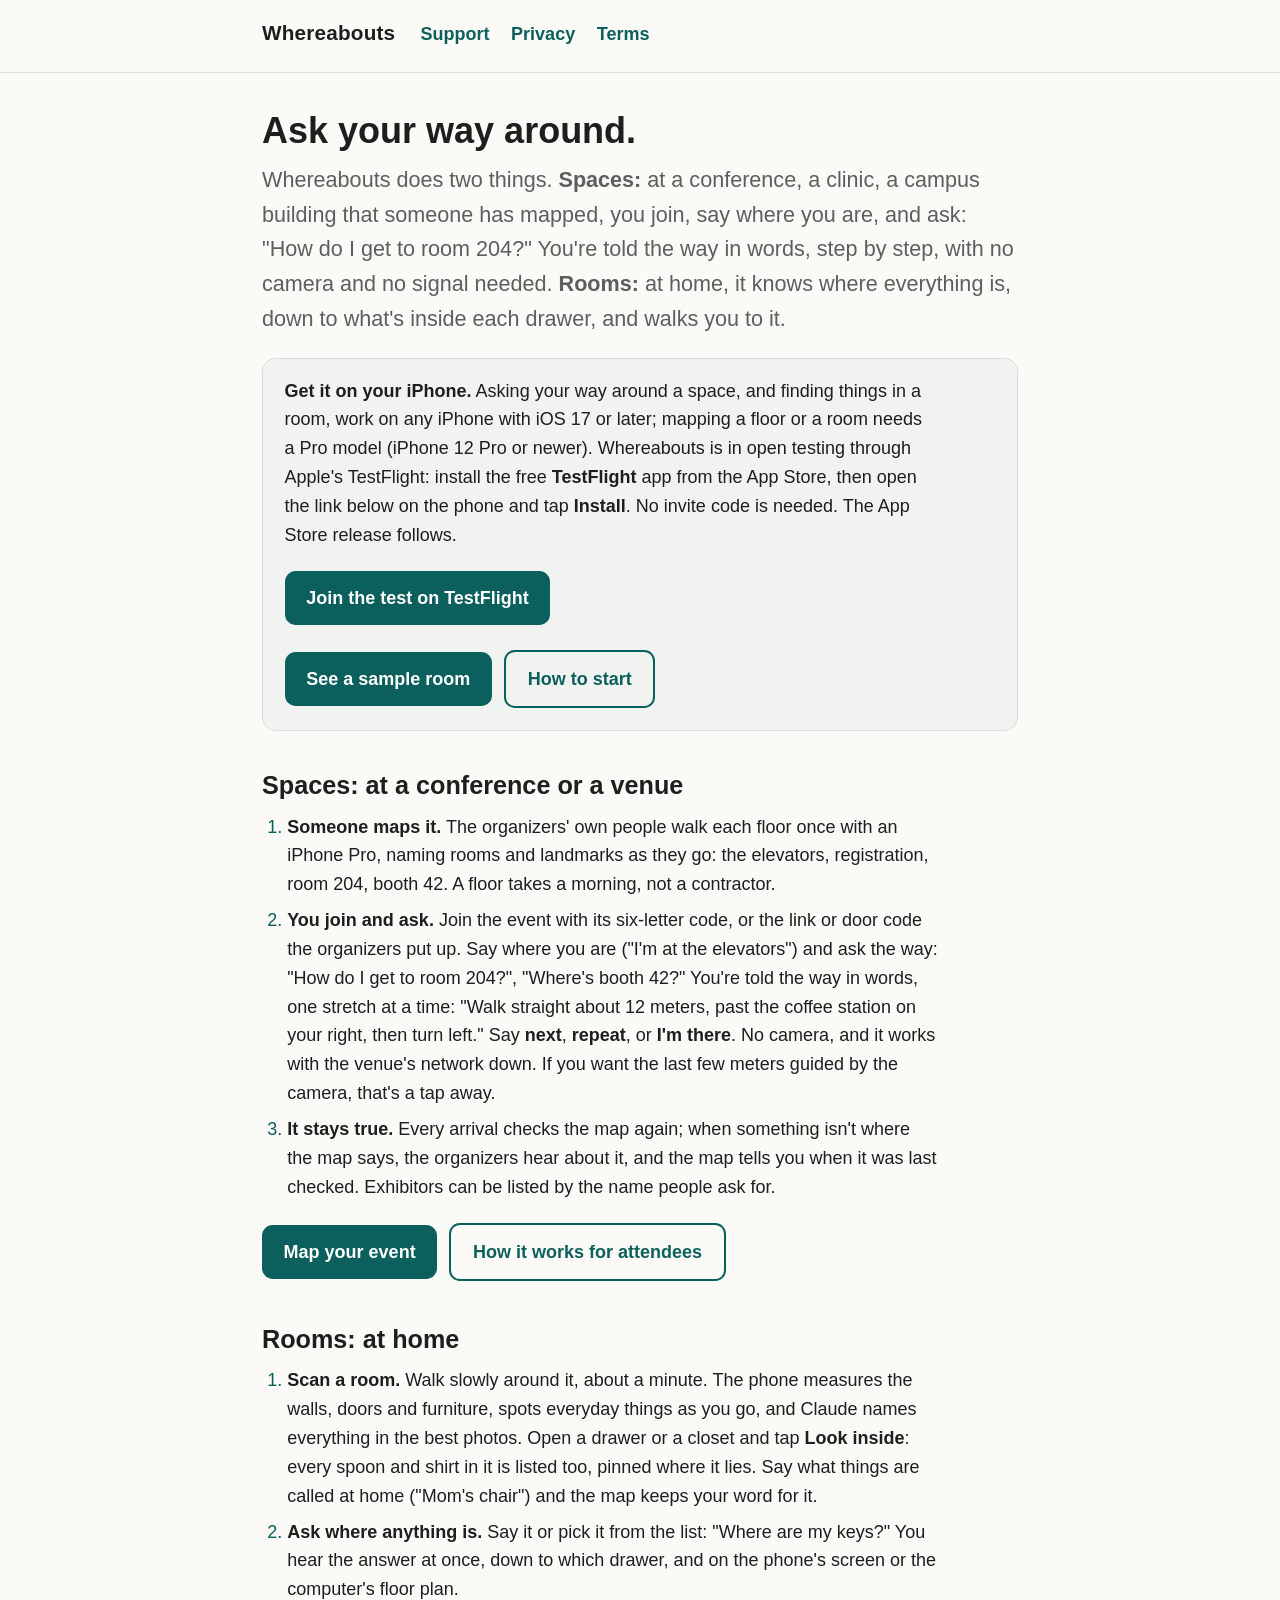
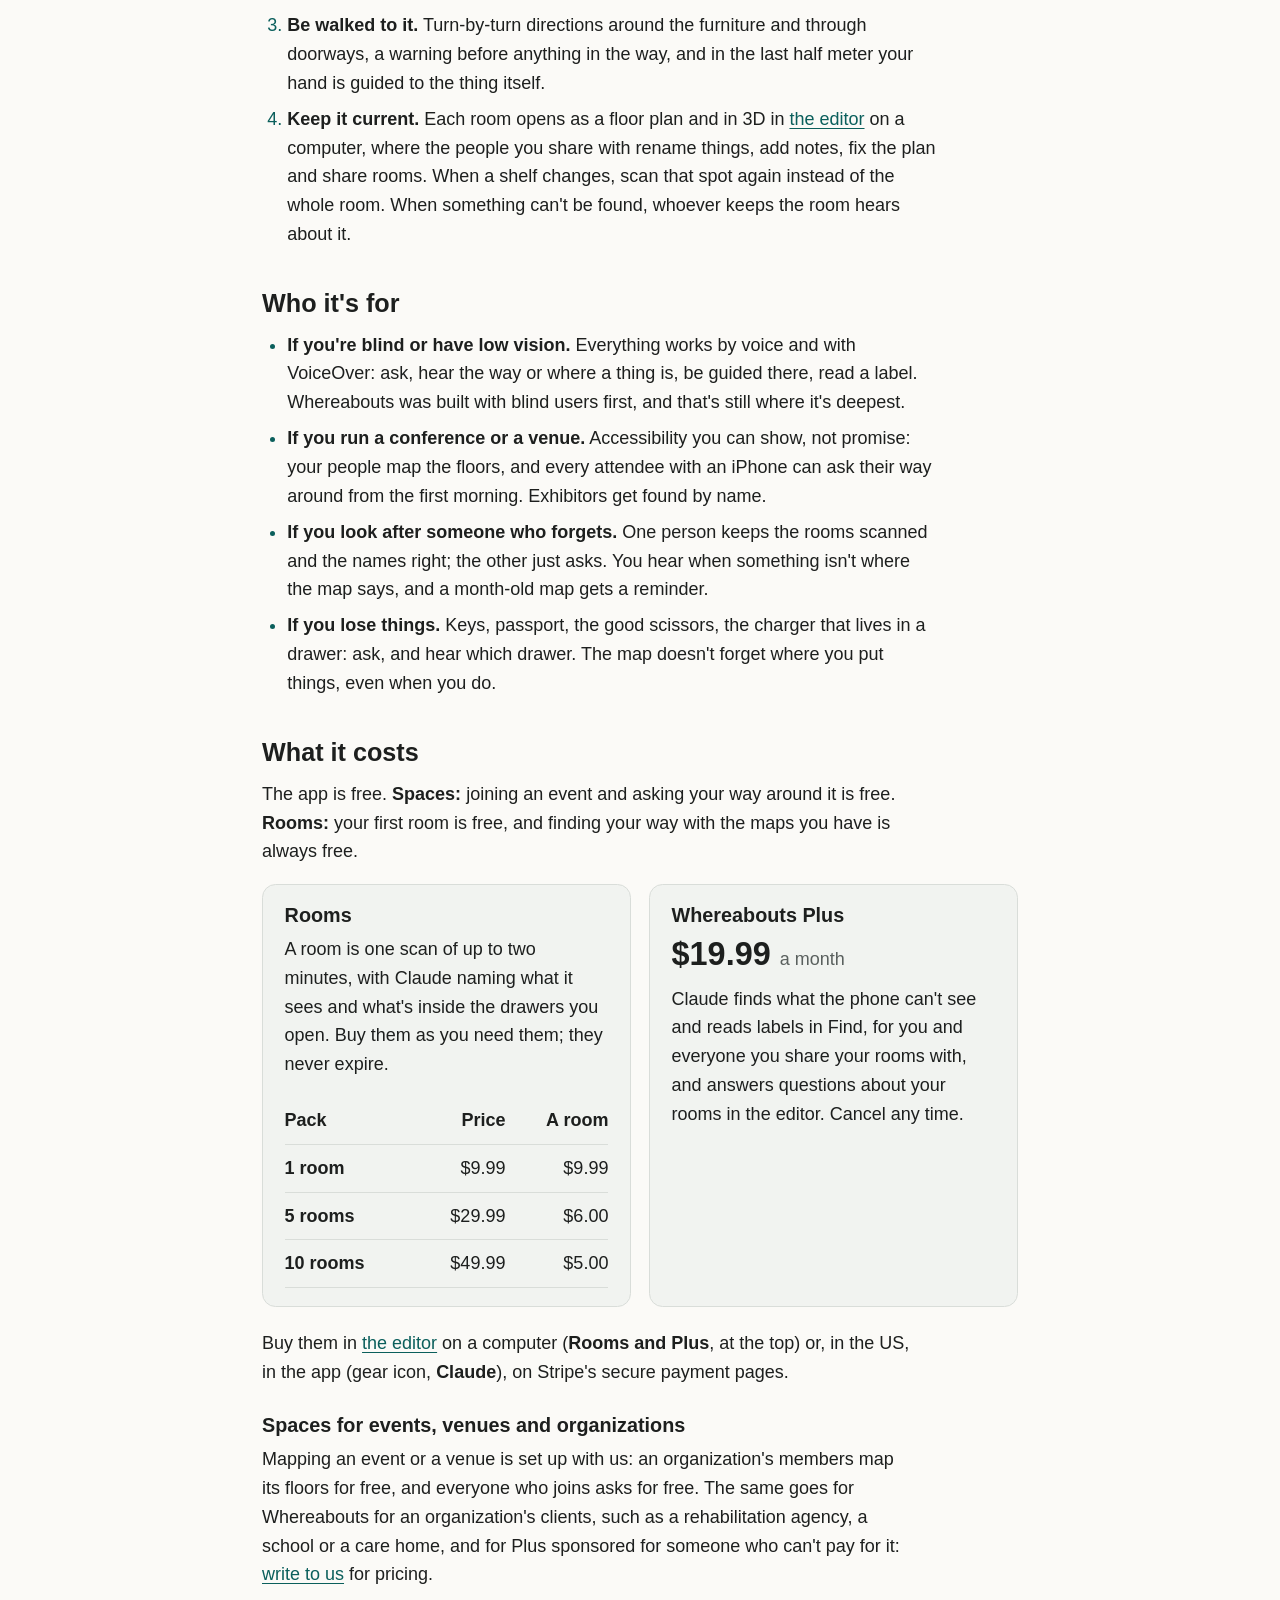
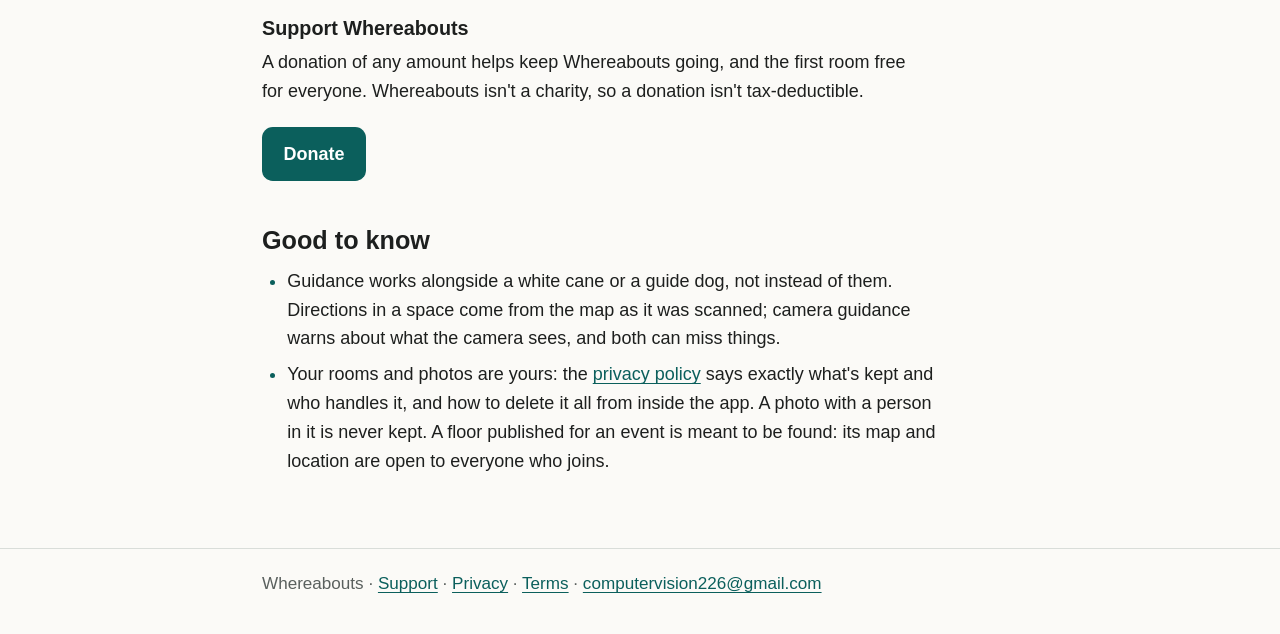
==== commit 8c3c4993: "Spaces and Rooms, in English: the site, the editor, the event and place pages Co-Authored-By: Claude" ====
--- a/index.html
+++ b/index.html
@@ -4,7 +4,7 @@
 <meta charset="utf-8">
 <meta name="viewport" content="width=device-width, initial-scale=1">
 <title>Whereabouts</title>
-<meta name="description" content="Whereabouts is a map of your home that knows where everything is. Scan a room with your iPhone Pro, ask where anything is, down to what's inside each drawer, and be walked to it.">
+<meta name="description" content="Ask your way around. Spaces: join a conference or venue that's been mapped, say where you are, and be told the way in words, offline. Rooms: at home, ask where anything is, down to what's inside each drawer, and be walked to it.">
 <link rel="stylesheet" href="site.css">
 </head>
 <body>
@@ -23,34 +23,42 @@
 </header>
 
 <main id="main">
-  <h1>A map of your home that knows where everything is.</h1>
-  <p class="lead">Scan a room with your iPhone Pro. Ask where anything is, down to what's inside each drawer, and be walked to it. Share the map with your family.</p>
+  <h1>Ask your way around.</h1>
+  <p class="lead">Whereabouts does two things. <strong>Spaces:</strong> at a conference, a clinic, a campus building that someone has mapped, you join, say where you are, and ask: "How do I get to room 204?" You're told the way in words, step by step, with no camera and no signal needed. <strong>Rooms:</strong> at home, it knows where everything is, down to what's inside each drawer, and walks you to it.</p>
 
   <div class="card" id="get">
-    <p><strong>Get it on your iPhone.</strong> Finding works on any iPhone with iOS 17 or later; scanning a room needs a Pro model (iPhone 12 Pro or newer). Whereabouts is in open testing through Apple's TestFlight: install the free <strong>TestFlight</strong> app from the App Store, then open the link below on the phone and tap <strong>Install</strong>. No invite code is needed. The App Store release follows.</p>
+    <p><strong>Get it on your iPhone.</strong> Asking your way around a space, and finding things in a room, work on any iPhone with iOS 17 or later; mapping a floor or a room needs a Pro model (iPhone 12 Pro or newer). Whereabouts is in open testing through Apple's TestFlight: install the free <strong>TestFlight</strong> app from the App Store, then open the link below on the phone and tap <strong>Install</strong>. No invite code is needed. The App Store release follows.</p>
     <p id="testflight"><a class="button" href="https://testflight.apple.com/join/CGgqV2Q6">Join the test on TestFlight</a></p>
     <p><a class="button" href="editor/#sample">See a sample room</a> <a class="button secondary" href="support.html#start">How to start</a></p>
   </div>
 
-  <h2>How it works</h2>
+  <span id="events"></span>
+  <h2 id="spaces">Spaces: at a conference or a venue</h2>
+  <ol>
+    <li><strong>Someone maps it.</strong> The organizers' own people walk each floor once with an iPhone Pro, naming rooms and landmarks as they go: the elevators, registration, room 204, booth 42. A floor takes a morning, not a contractor.</li>
+    <li><strong>You join and ask.</strong> Join the event with its six-letter code, or the link or door code the organizers put up. Say where you are ("I'm at the elevators") and ask the way: "How do I get to room 204?", "Where's booth 42?" You're told the way in words, one stretch at a time: "Walk straight about 12 meters, past the coffee station on your right, then turn left." Say <strong>next</strong>, <strong>repeat</strong>, or <strong>I'm there</strong>. No camera, and it works with the venue's network down. If you want the last few meters guided by the camera, that's a tap away.</li>
+    <li><strong>It stays true.</strong> Every arrival checks the map again; when something isn't where the map says, the organizers hear about it, and the map tells you when it was last checked. Exhibitors can be listed by the name people ask for.</li>
+  </ol>
+  <p><a class="button" href="mailto:computervision226@gmail.com?subject=Whereabouts%20for%20an%20event">Map your event</a> <a class="button secondary" href="support.html#spaces">How it works for attendees</a></p>
+
+  <h2 id="rooms">Rooms: at home</h2>
   <ol>
     <li><strong>Scan a room.</strong> Walk slowly around it, about a minute. The phone measures the walls, doors and furniture, spots everyday things as you go, and Claude names everything in the best photos. Open a drawer or a closet and tap <strong>Look inside</strong>: every spoon and shirt in it is listed too, pinned where it lies. Say what things are called at home ("Mom's chair") and the map keeps your word for it.</li>
     <li><strong>Ask where anything is.</strong> Say it or pick it from the list: "Where are my keys?" You hear the answer at once, down to which drawer, and on the phone's screen or the computer's floor plan.</li>
     <li><strong>Be walked to it.</strong> Turn-by-turn directions around the furniture and through doorways, a warning before anything in the way, and in the last half meter your hand is guided to the thing itself.</li>
-    <li><strong>Keep it current.</strong> Each room opens as a floor plan and in 3D in <a href="editor/">the editor</a> on a computer, where the family renames things, adds notes, fixes the plan and shares rooms. When a shelf changes, scan that spot again instead of the whole room. When something can't be found, the family hears about it.</li>
+    <li><strong>Keep it current.</strong> Each room opens as a floor plan and in 3D in <a href="editor/">the editor</a> on a computer, where the people you share with rename things, add notes, fix the plan and share rooms. When a shelf changes, scan that spot again instead of the whole room. When something can't be found, whoever keeps the room hears about it.</li>
   </ol>
 
   <h2>Who it's for</h2>
   <ul>
-    <li><strong>If you're blind or have low vision.</strong> Everything works by voice and with VoiceOver: ask, hear where, be guided there, read a label. Whereabouts was built with blind users first, and that's still where it's deepest.</li>
-    <li><strong>If you look after someone who forgets.</strong> One person keeps the rooms scanned and the names right; the other just asks. The family hears when something isn't where the map says, and a month-old map gets a reminder.</li>
+    <li><strong>If you're blind or have low vision.</strong> Everything works by voice and with VoiceOver: ask, hear the way or where a thing is, be guided there, read a label. Whereabouts was built with blind users first, and that's still where it's deepest.</li>
+    <li><strong>If you run a conference or a venue.</strong> Accessibility you can show, not promise: your people map the floors, and every attendee with an iPhone can ask their way around from the first morning. Exhibitors get found by name.</li>
+    <li><strong>If you look after someone who forgets.</strong> One person keeps the rooms scanned and the names right; the other just asks. You hear when something isn't where the map says, and a month-old map gets a reminder.</li>
     <li><strong>If you lose things.</strong> Keys, passport, the good scissors, the charger that lives in a drawer: ask, and hear which drawer. The map doesn't forget where you put things, even when you do.</li>
-    <li><strong>If you're organizing or moving in.</strong> Scan once, tidy, scan the spot again. Every room's contents, searchable, with photos, on your phone and your computer.</li>
   </ul>
-  <p>In English and Arabic, screens, directions and voice commands alike.</p>
 
   <h2 id="pricing">What it costs</h2>
-  <p>The app is free, and so is your first room. Finding your way with the maps you have is always free.</p>
+  <p>The app is free. <strong>Spaces:</strong> joining an event and asking your way around it is free. <strong>Rooms:</strong> your first room is free, and finding your way with the maps you have is always free.</p>
   <div class="prices">
     <section class="card" aria-labelledby="price-rooms">
       <h3 id="price-rooms">Rooms</h3>
@@ -72,12 +80,8 @@
   </div>
   <p>Buy them in <a href="editor/">the editor</a> on a computer (<strong>Rooms and Plus</strong>, at the top) or, in the US, in the app (gear icon, <strong>Claude</strong>), on Stripe's secure payment pages.</p>
 
-  <h3 id="organizations">For organizations and sponsors</h3>
-  <p>Whereabouts for an organization's clients, such as a rehabilitation agency, a school or a care home, or Plus sponsored for someone who can't pay for it: <a href="mailto:computervision226@gmail.com?subject=Whereabouts%20for%20an%20organization%2C%20or%20sponsoring%20Plus">write to us</a> for pricing.</p>
-
-  <h2 id="events">For conferences and venues</h2>
-  <p>Your own people map the venue in a morning: a floor is one scan with an iPhone Pro, naming rooms and landmarks as they go. Everyone who comes joins the event with a six-letter code, says where they are, and asks the way: "How do I get to room 204 from the elevators?", "Where's booth 42?". They're told the way in words, one stretch at a time, with the camera for the last few meters if they want it. It works with the venue's network down, and the map tells you when it's been checked. Exhibitors can be listed by the name people ask for.</p>
-  <p><a class="button" href="mailto:computervision226@gmail.com?subject=Whereabouts%20for%20an%20event">Map your event</a> <a class="button secondary" href="support.html#events">How it works for attendees</a></p>
+  <h3 id="organizations">Spaces for events, venues and organizations</h3>
+  <p>Mapping an event or a venue is set up with us: an organization's members map its floors for free, and everyone who joins asks for free. The same goes for Whereabouts for an organization's clients, such as a rehabilitation agency, a school or a care home, and for Plus sponsored for someone who can't pay for it: <a href="mailto:computervision226@gmail.com?subject=Whereabouts%20for%20an%20event%2C%20a%20venue%20or%20an%20organization">write to us</a> for pricing.</p>
 
   <h3 id="donate">Support Whereabouts</h3>
   <p>A donation of any amount helps keep Whereabouts going, and the first room free for everyone. Whereabouts isn't a charity, so a donation isn't tax-deductible.</p>
@@ -85,8 +89,8 @@
 
   <h2>Good to know</h2>
   <ul>
-    <li>Guidance works alongside a white cane or a guide dog, not instead of them. It warns about what the camera sees, and it can miss things.</li>
-    <li>Your rooms and photos are yours: the <a href="privacy.html">privacy policy</a> says exactly what's kept and who handles it, and how to delete it all from inside the app. A photo with a person in it is never kept.</li>
+    <li>Guidance works alongside a white cane or a guide dog, not instead of them. Directions in a space come from the map as it was scanned; camera guidance warns about what the camera sees, and both can miss things.</li>
+    <li>Your rooms and photos are yours: the <a href="privacy.html">privacy policy</a> says exactly what's kept and who handles it, and how to delete it all from inside the app. A photo with a person in it is never kept. A floor published for an event is meant to be found: its map and location are open to everyone who joins.</li>
   </ul>
 </main>
 
@@ -128,8 +132,8 @@
     if (/apps\.apple\.com|testflight\.apple\.com/.test(href)) send("page.store", { where: location.pathname });
     else if (/^editor\/?$|\/editor\/?$/.test(href)) send("page.editor", { where: location.pathname });
     else if (/donate\.stripe\.com/.test(href)) send("page.donate", { where: location.pathname });
-    else if (/^mailto:/.test(href) && /organization/.test(href)) send("page.organizations", { where: location.pathname });
-    else if (/^mailto:/.test(href) && /event/.test(href)) send("page.events", { where: location.pathname });
+    else if (/^mailto:/.test(href) && /event/.test(href) && !/organization/.test(href)) send("page.events", { where: location.pathname });
+    else if (/^mailto:/.test(href) && /organization|venue/.test(href)) send("page.organizations", { where: location.pathname });
   });
 })();
 </script>
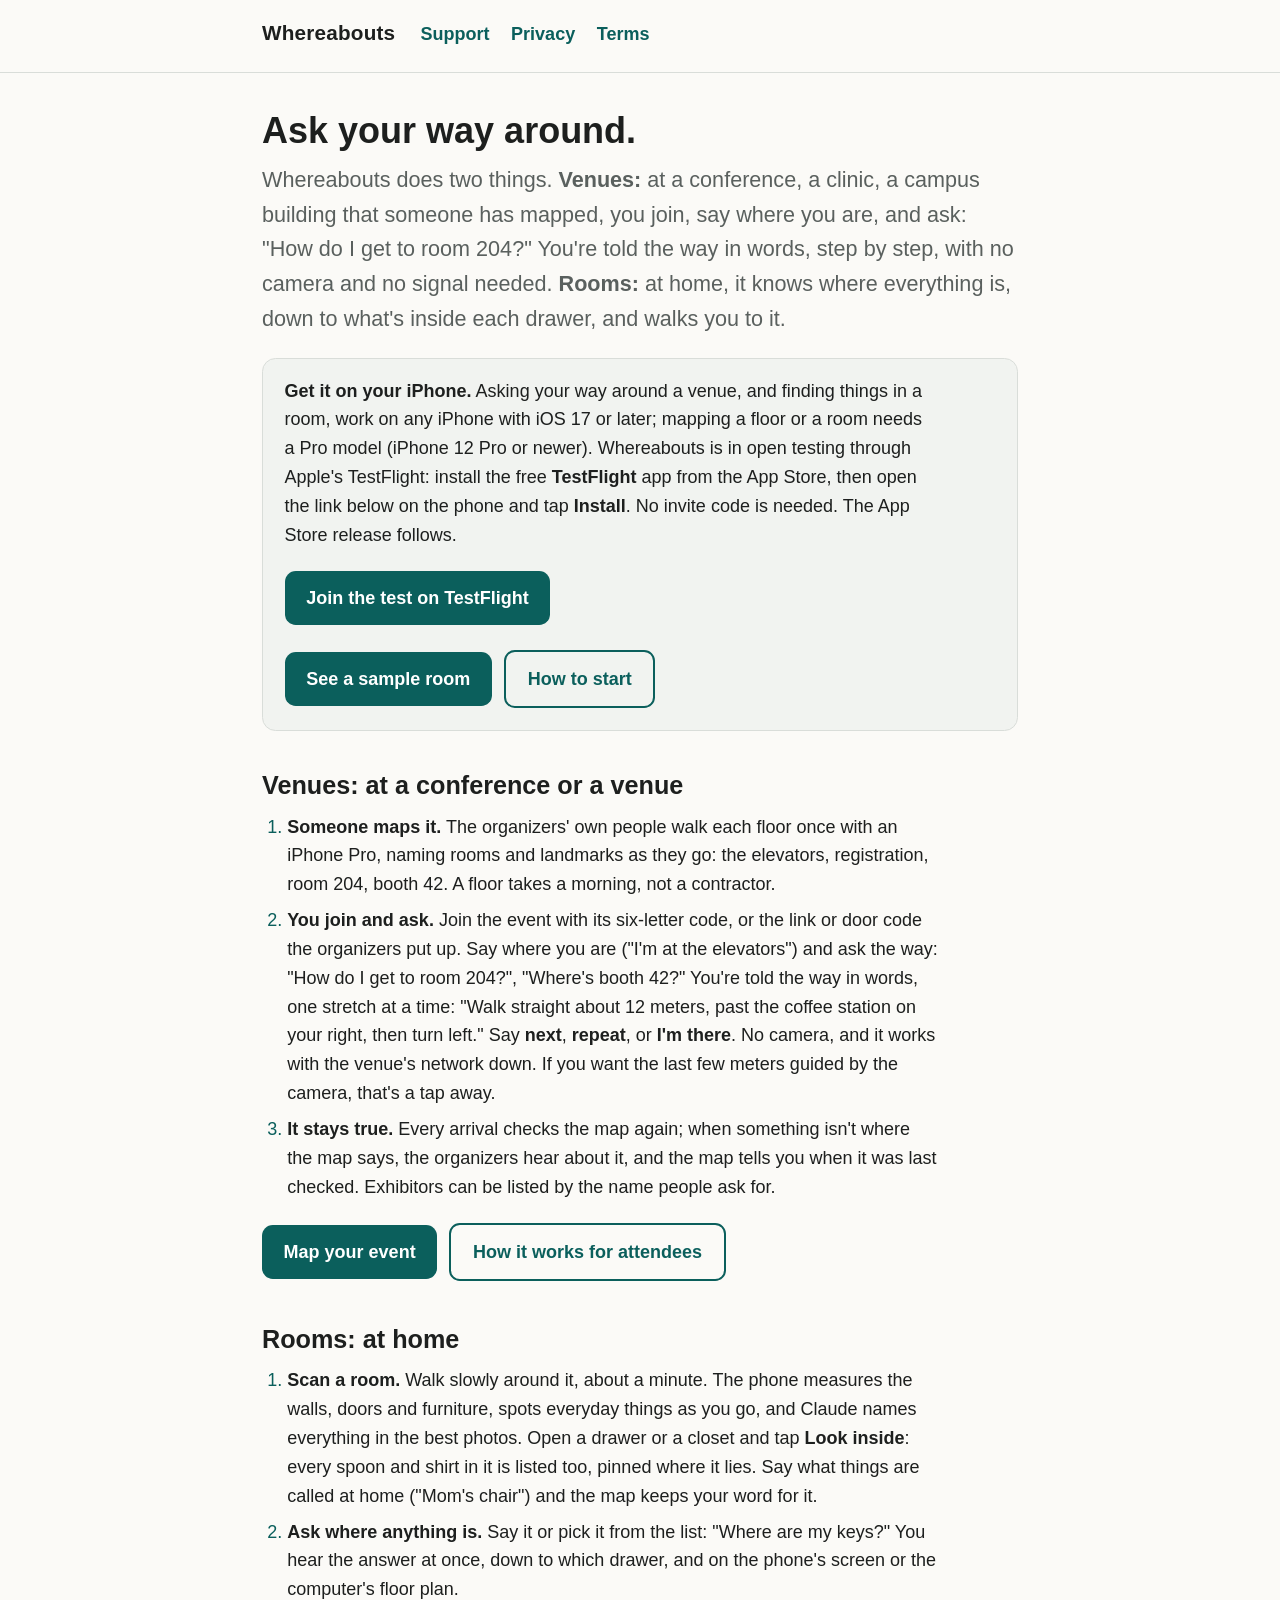
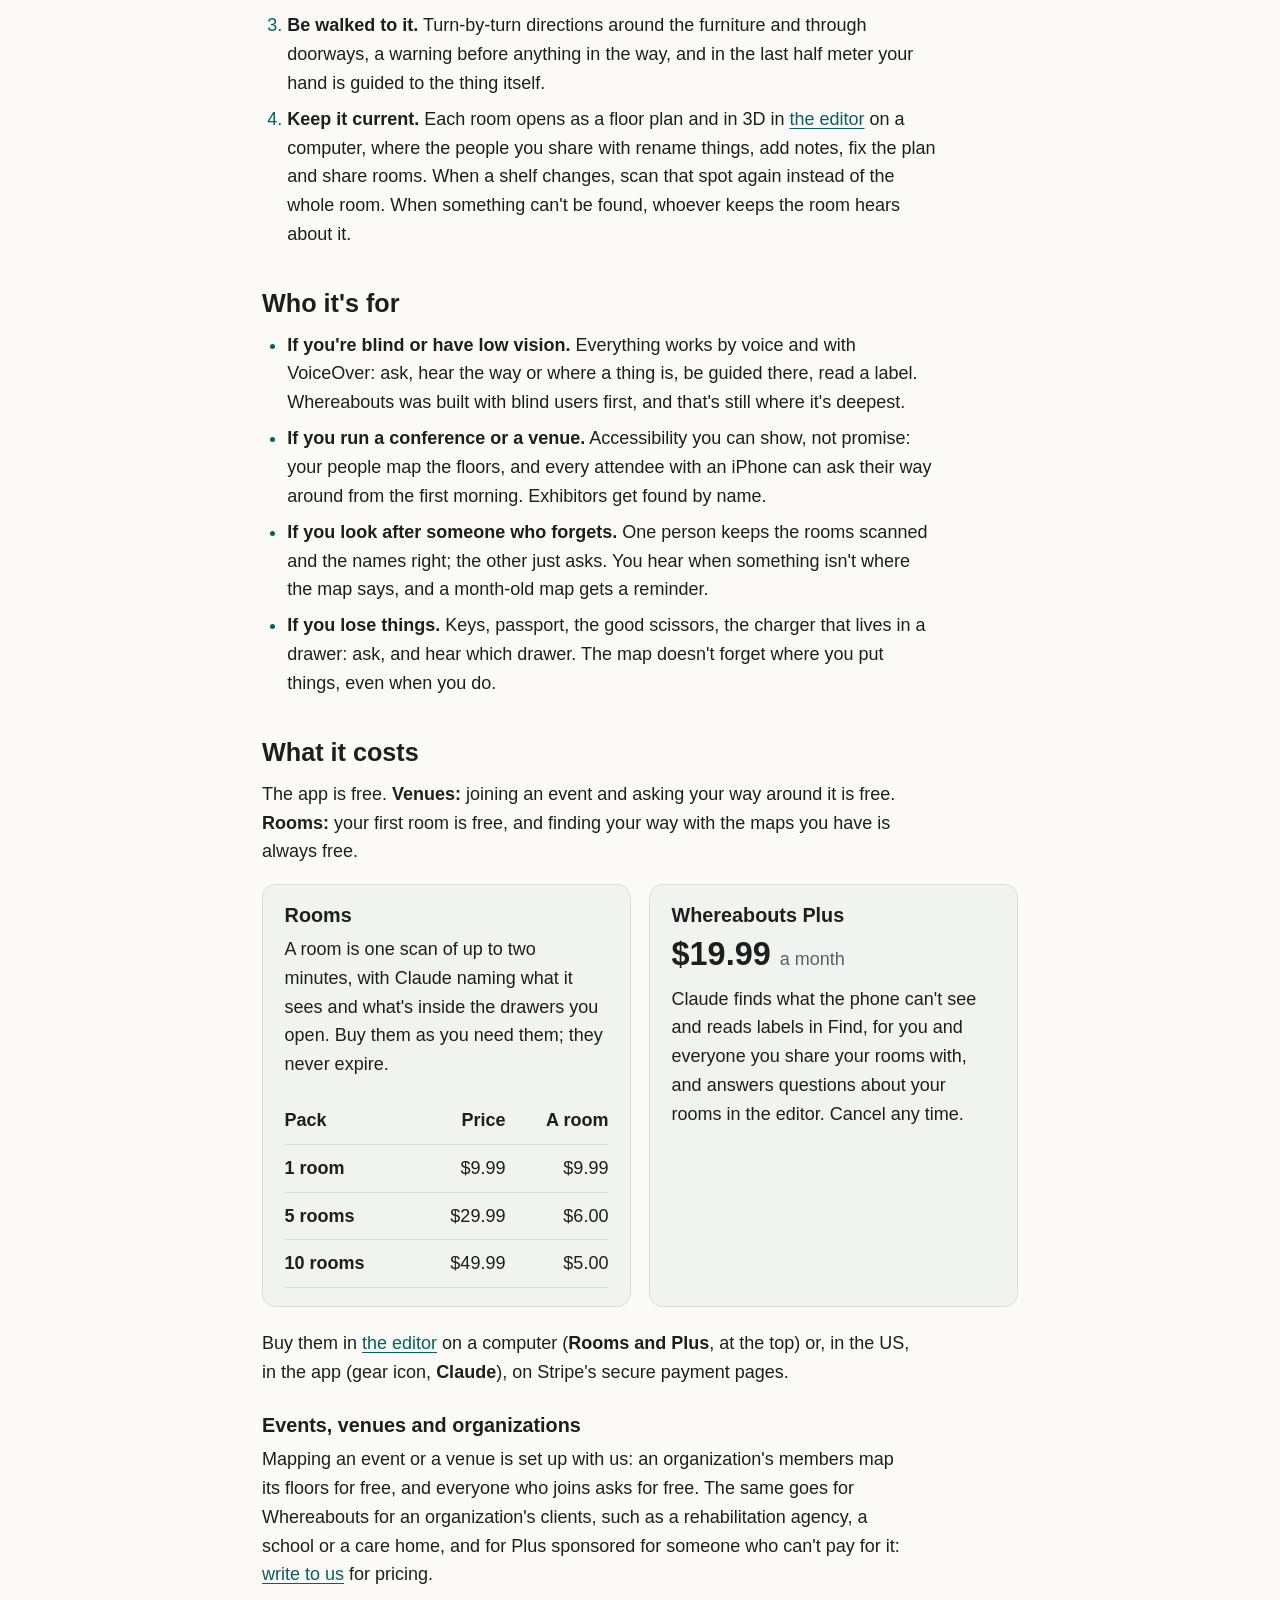
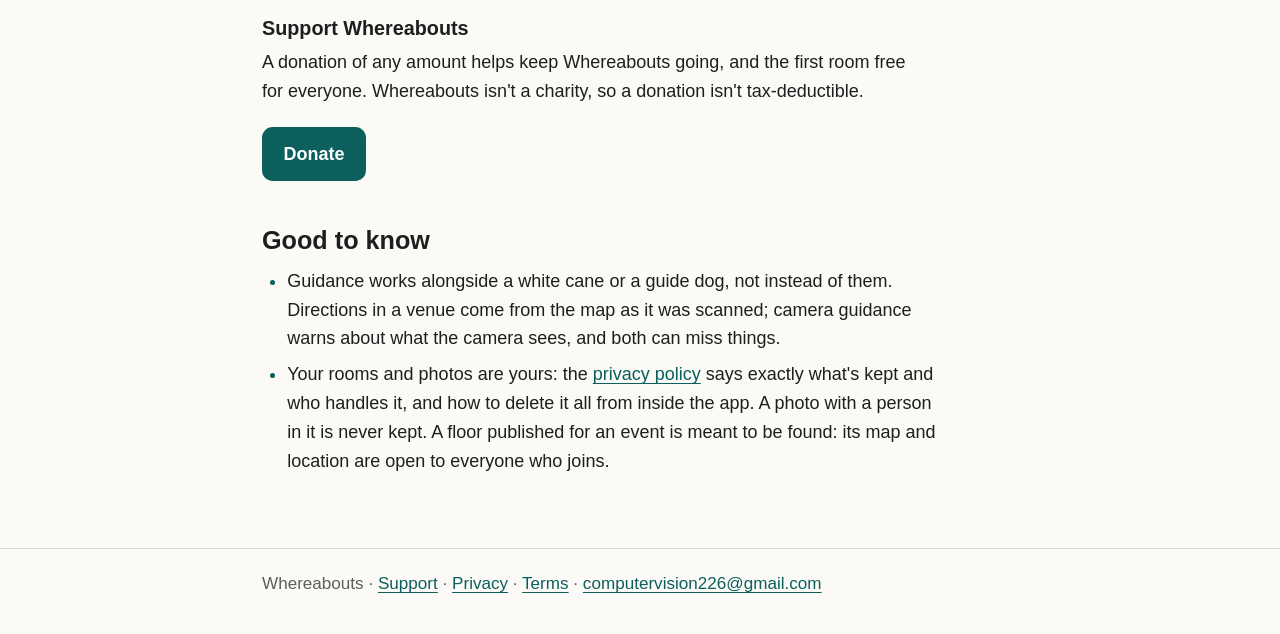
==== commit f8cc1654: "The venue option is called Venues, not Spaces Co-Authored-By: Claude Fable 5.1 <noreply@anthropic.co" ====
--- a/index.html
+++ b/index.html
@@ -4,7 +4,7 @@
 <meta charset="utf-8">
 <meta name="viewport" content="width=device-width, initial-scale=1">
 <title>Whereabouts</title>
-<meta name="description" content="Ask your way around. Spaces: join a conference or venue that's been mapped, say where you are, and be told the way in words, offline. Rooms: at home, ask where anything is, down to what's inside each drawer, and be walked to it.">
+<meta name="description" content="Ask your way around. Venues: join a conference or venue that's been mapped, say where you are, and be told the way in words, offline. Rooms: at home, ask where anything is, down to what's inside each drawer, and be walked to it.">
 <link rel="stylesheet" href="site.css">
 </head>
 <body>
@@ -24,22 +24,22 @@
 
 <main id="main">
   <h1>Ask your way around.</h1>
-  <p class="lead">Whereabouts does two things. <strong>Spaces:</strong> at a conference, a clinic, a campus building that someone has mapped, you join, say where you are, and ask: "How do I get to room 204?" You're told the way in words, step by step, with no camera and no signal needed. <strong>Rooms:</strong> at home, it knows where everything is, down to what's inside each drawer, and walks you to it.</p>
+  <p class="lead">Whereabouts does two things. <strong>Venues:</strong> at a conference, a clinic, a campus building that someone has mapped, you join, say where you are, and ask: "How do I get to room 204?" You're told the way in words, step by step, with no camera and no signal needed. <strong>Rooms:</strong> at home, it knows where everything is, down to what's inside each drawer, and walks you to it.</p>
 
   <div class="card" id="get">
-    <p><strong>Get it on your iPhone.</strong> Asking your way around a space, and finding things in a room, work on any iPhone with iOS 17 or later; mapping a floor or a room needs a Pro model (iPhone 12 Pro or newer). Whereabouts is in open testing through Apple's TestFlight: install the free <strong>TestFlight</strong> app from the App Store, then open the link below on the phone and tap <strong>Install</strong>. No invite code is needed. The App Store release follows.</p>
+    <p><strong>Get it on your iPhone.</strong> Asking your way around a venue, and finding things in a room, work on any iPhone with iOS 17 or later; mapping a floor or a room needs a Pro model (iPhone 12 Pro or newer). Whereabouts is in open testing through Apple's TestFlight: install the free <strong>TestFlight</strong> app from the App Store, then open the link below on the phone and tap <strong>Install</strong>. No invite code is needed. The App Store release follows.</p>
     <p id="testflight"><a class="button" href="https://testflight.apple.com/join/CGgqV2Q6">Join the test on TestFlight</a></p>
     <p><a class="button" href="editor/#sample">See a sample room</a> <a class="button secondary" href="support.html#start">How to start</a></p>
   </div>
 
   <span id="events"></span>
-  <h2 id="spaces">Spaces: at a conference or a venue</h2>
+  <h2 id="venues">Venues: at a conference or a venue</h2>
   <ol>
     <li><strong>Someone maps it.</strong> The organizers' own people walk each floor once with an iPhone Pro, naming rooms and landmarks as they go: the elevators, registration, room 204, booth 42. A floor takes a morning, not a contractor.</li>
     <li><strong>You join and ask.</strong> Join the event with its six-letter code, or the link or door code the organizers put up. Say where you are ("I'm at the elevators") and ask the way: "How do I get to room 204?", "Where's booth 42?" You're told the way in words, one stretch at a time: "Walk straight about 12 meters, past the coffee station on your right, then turn left." Say <strong>next</strong>, <strong>repeat</strong>, or <strong>I'm there</strong>. No camera, and it works with the venue's network down. If you want the last few meters guided by the camera, that's a tap away.</li>
     <li><strong>It stays true.</strong> Every arrival checks the map again; when something isn't where the map says, the organizers hear about it, and the map tells you when it was last checked. Exhibitors can be listed by the name people ask for.</li>
   </ol>
-  <p><a class="button" href="mailto:computervision226@gmail.com?subject=Whereabouts%20for%20an%20event">Map your event</a> <a class="button secondary" href="support.html#spaces">How it works for attendees</a></p>
+  <p><a class="button" href="mailto:computervision226@gmail.com?subject=Whereabouts%20for%20an%20event">Map your event</a> <a class="button secondary" href="support.html#venues">How it works for attendees</a></p>
 
   <h2 id="rooms">Rooms: at home</h2>
   <ol>
@@ -58,7 +58,7 @@
   </ul>
 
   <h2 id="pricing">What it costs</h2>
-  <p>The app is free. <strong>Spaces:</strong> joining an event and asking your way around it is free. <strong>Rooms:</strong> your first room is free, and finding your way with the maps you have is always free.</p>
+  <p>The app is free. <strong>Venues:</strong> joining an event and asking your way around it is free. <strong>Rooms:</strong> your first room is free, and finding your way with the maps you have is always free.</p>
   <div class="prices">
     <section class="card" aria-labelledby="price-rooms">
       <h3 id="price-rooms">Rooms</h3>
@@ -80,7 +80,7 @@
   </div>
   <p>Buy them in <a href="editor/">the editor</a> on a computer (<strong>Rooms and Plus</strong>, at the top) or, in the US, in the app (gear icon, <strong>Claude</strong>), on Stripe's secure payment pages.</p>
 
-  <h3 id="organizations">Spaces for events, venues and organizations</h3>
+  <h3 id="organizations">Events, venues and organizations</h3>
   <p>Mapping an event or a venue is set up with us: an organization's members map its floors for free, and everyone who joins asks for free. The same goes for Whereabouts for an organization's clients, such as a rehabilitation agency, a school or a care home, and for Plus sponsored for someone who can't pay for it: <a href="mailto:computervision226@gmail.com?subject=Whereabouts%20for%20an%20event%2C%20a%20venue%20or%20an%20organization">write to us</a> for pricing.</p>
 
   <h3 id="donate">Support Whereabouts</h3>
@@ -89,7 +89,7 @@
 
   <h2>Good to know</h2>
   <ul>
-    <li>Guidance works alongside a white cane or a guide dog, not instead of them. Directions in a space come from the map as it was scanned; camera guidance warns about what the camera sees, and both can miss things.</li>
+    <li>Guidance works alongside a white cane or a guide dog, not instead of them. Directions in a venue come from the map as it was scanned; camera guidance warns about what the camera sees, and both can miss things.</li>
     <li>Your rooms and photos are yours: the <a href="privacy.html">privacy policy</a> says exactly what's kept and who handles it, and how to delete it all from inside the app. A photo with a person in it is never kept. A floor published for an event is meant to be found: its map and location are open to everyone who joins.</li>
   </ul>
 </main>
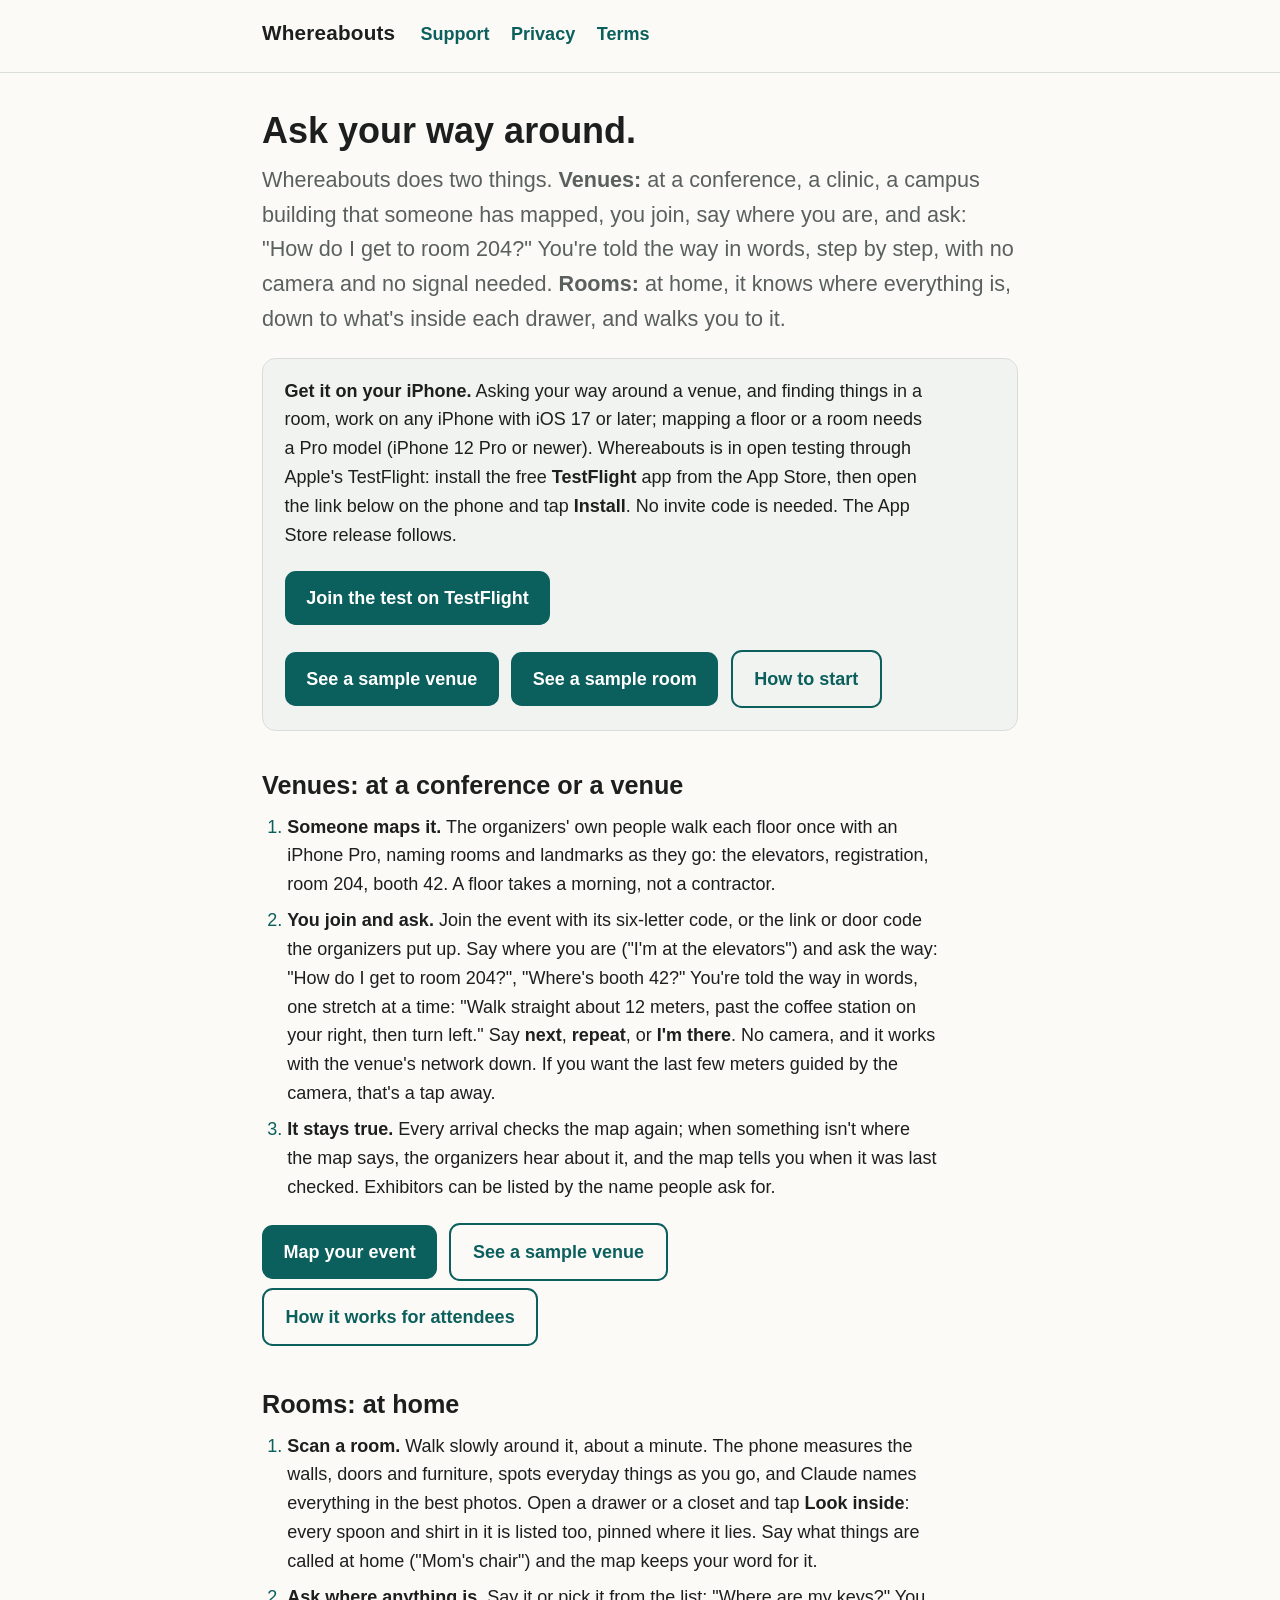
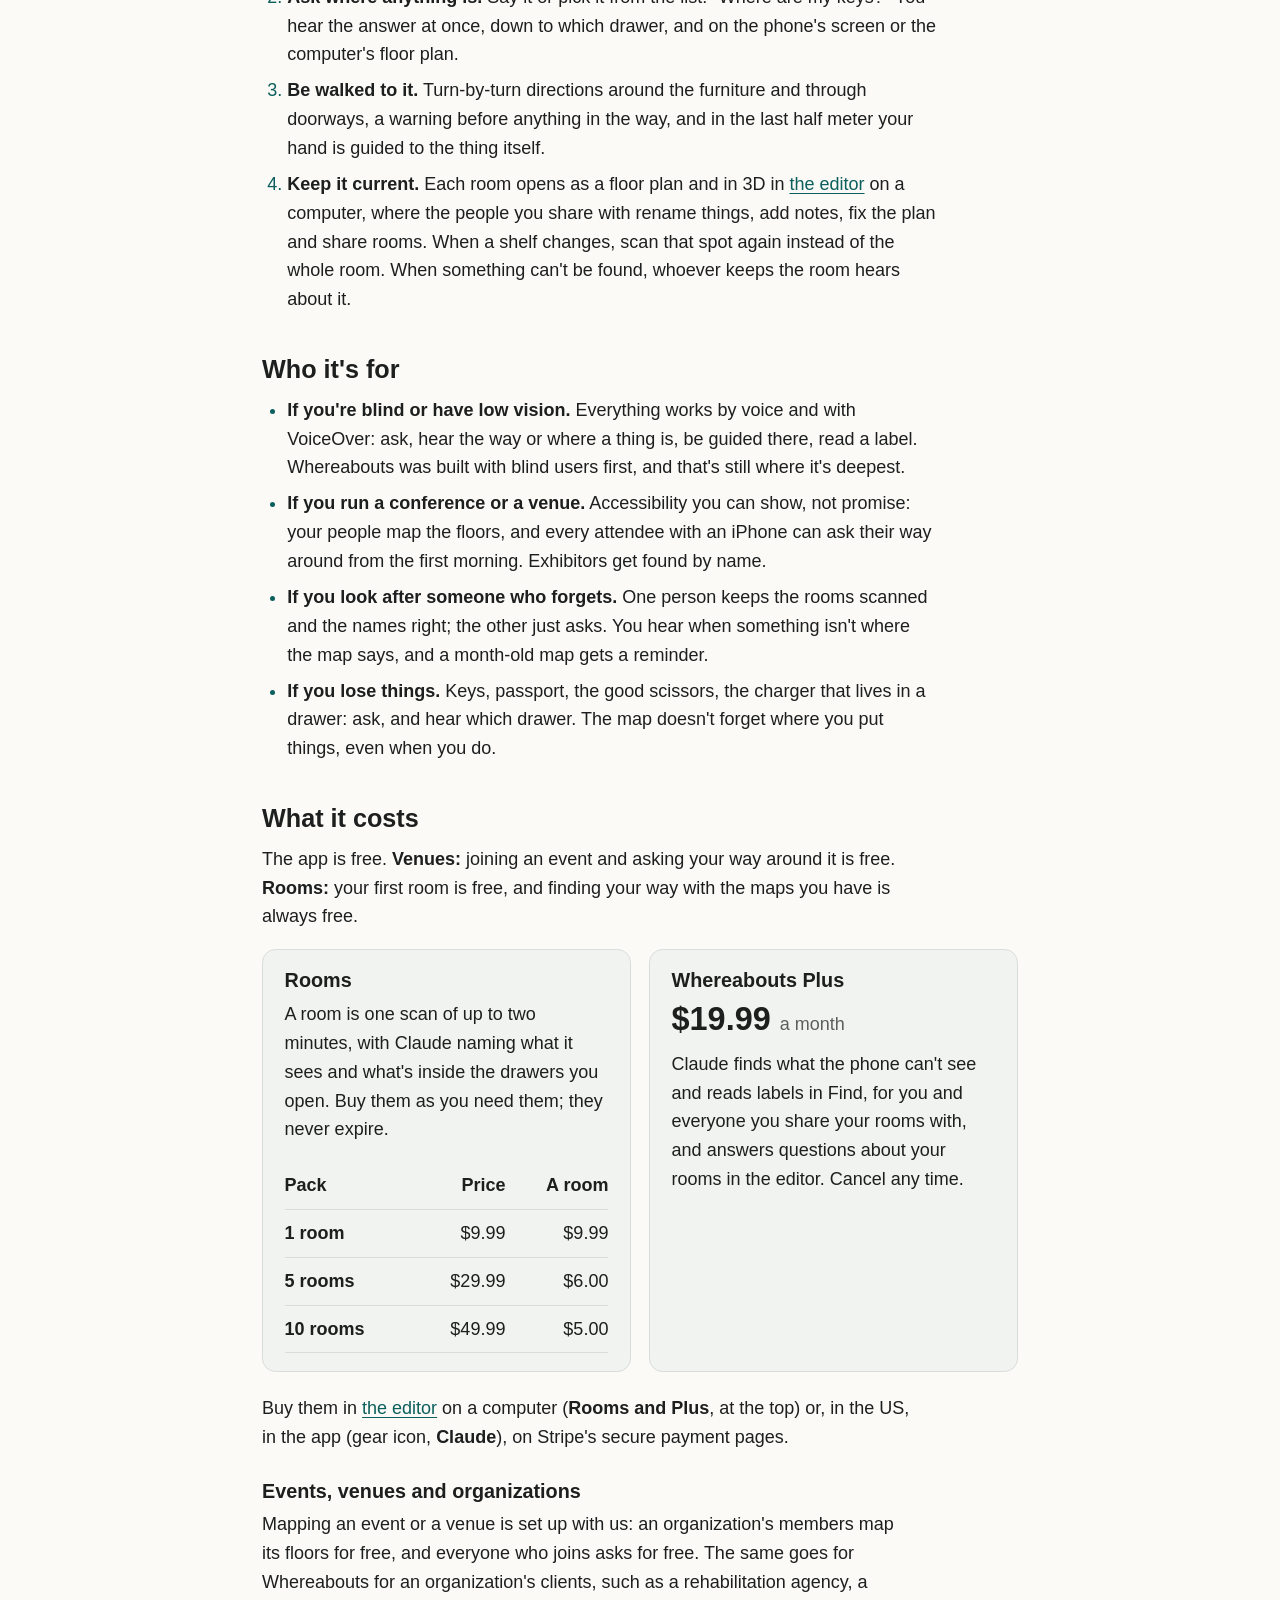
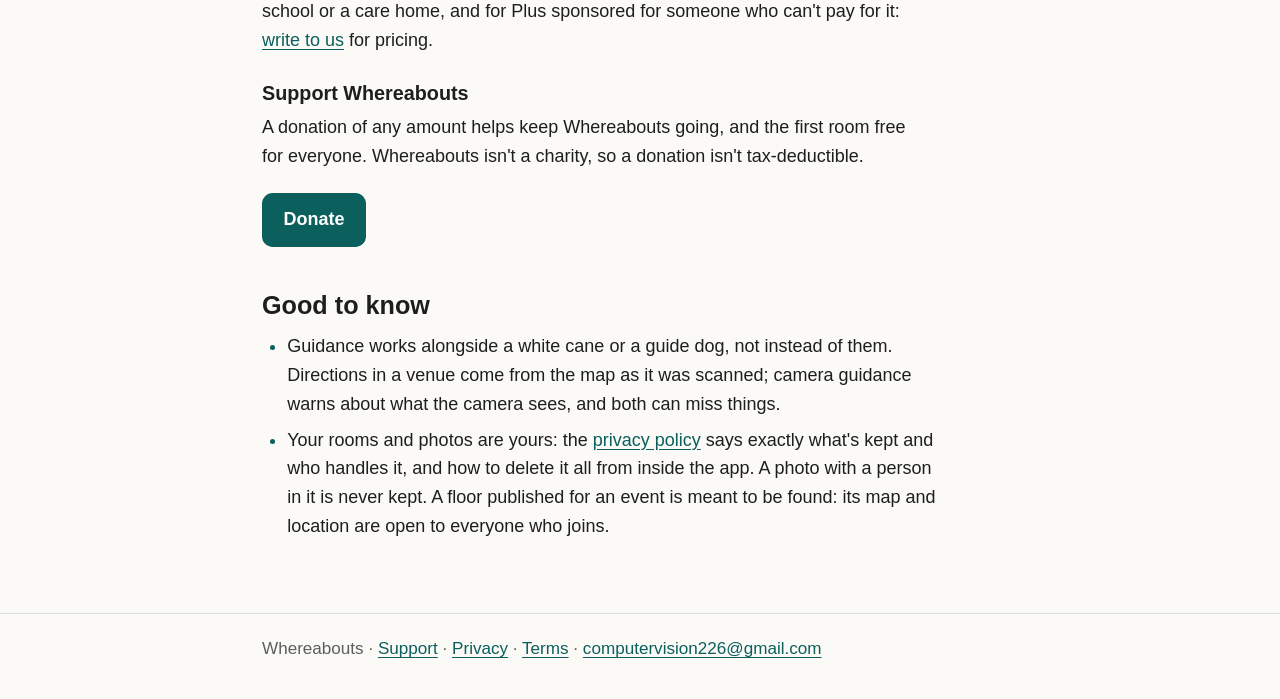
==== commit f2510a49: "A sample venue beside the sample room (editor/#venue); not_synced in the editor Co-Authored-By: Clau" ====
--- a/index.html
+++ b/index.html
@@ -29,7 +29,7 @@
   <div class="card" id="get">
     <p><strong>Get it on your iPhone.</strong> Asking your way around a venue, and finding things in a room, work on any iPhone with iOS 17 or later; mapping a floor or a room needs a Pro model (iPhone 12 Pro or newer). Whereabouts is in open testing through Apple's TestFlight: install the free <strong>TestFlight</strong> app from the App Store, then open the link below on the phone and tap <strong>Install</strong>. No invite code is needed. The App Store release follows.</p>
     <p id="testflight"><a class="button" href="https://testflight.apple.com/join/CGgqV2Q6">Join the test on TestFlight</a></p>
-    <p><a class="button" href="editor/#sample">See a sample room</a> <a class="button secondary" href="support.html#start">How to start</a></p>
+    <p><a class="button" href="editor/#venue">See a sample venue</a> <a class="button" href="editor/#sample">See a sample room</a> <a class="button secondary" href="support.html#start">How to start</a></p>
   </div>
 
   <span id="events"></span>
@@ -39,7 +39,7 @@
     <li><strong>You join and ask.</strong> Join the event with its six-letter code, or the link or door code the organizers put up. Say where you are ("I'm at the elevators") and ask the way: "How do I get to room 204?", "Where's booth 42?" You're told the way in words, one stretch at a time: "Walk straight about 12 meters, past the coffee station on your right, then turn left." Say <strong>next</strong>, <strong>repeat</strong>, or <strong>I'm there</strong>. No camera, and it works with the venue's network down. If you want the last few meters guided by the camera, that's a tap away.</li>
     <li><strong>It stays true.</strong> Every arrival checks the map again; when something isn't where the map says, the organizers hear about it, and the map tells you when it was last checked. Exhibitors can be listed by the name people ask for.</li>
   </ol>
-  <p><a class="button" href="mailto:computervision226@gmail.com?subject=Whereabouts%20for%20an%20event">Map your event</a> <a class="button secondary" href="support.html#venues">How it works for attendees</a></p>
+  <p><a class="button" href="mailto:computervision226@gmail.com?subject=Whereabouts%20for%20an%20event">Map your event</a> <a class="button secondary" href="editor/#venue">See a sample venue</a> <a class="button secondary" href="support.html#venues">How it works for attendees</a></p>
 
   <h2 id="rooms">Rooms: at home</h2>
   <ol>
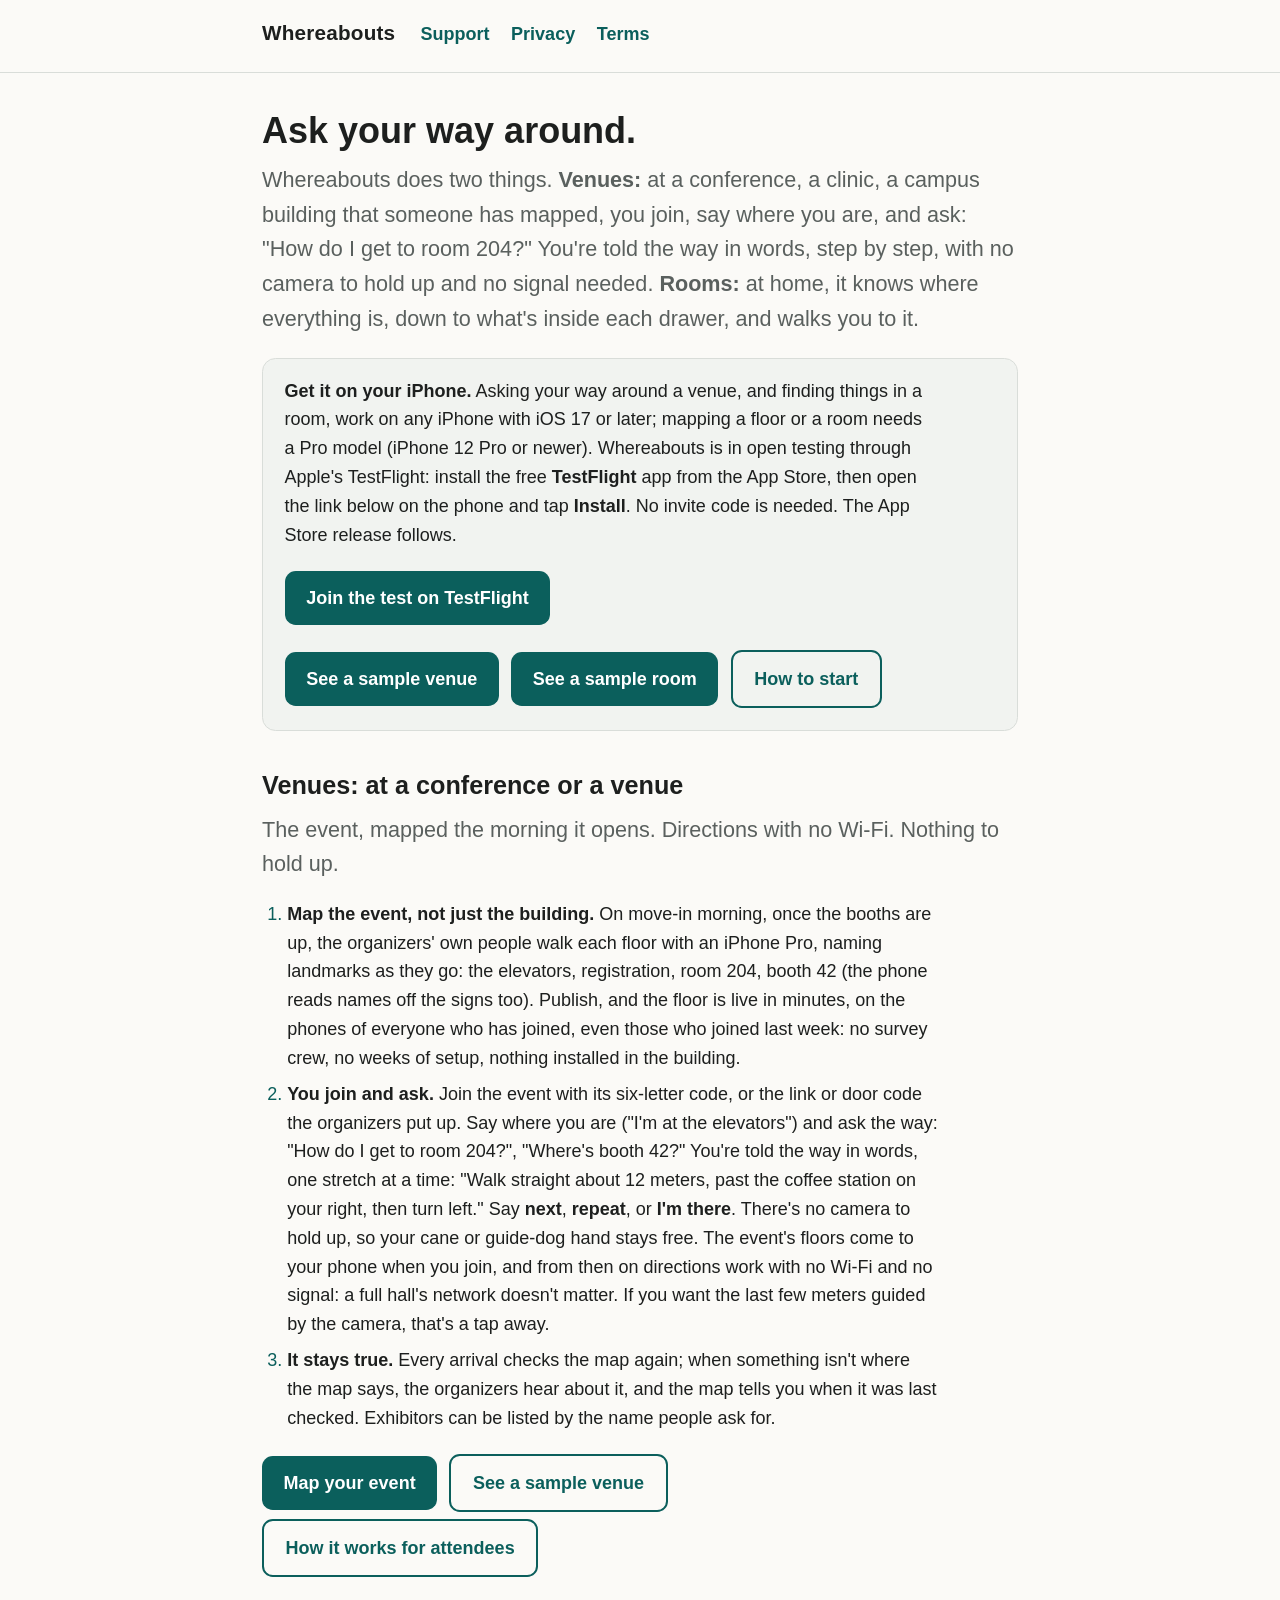
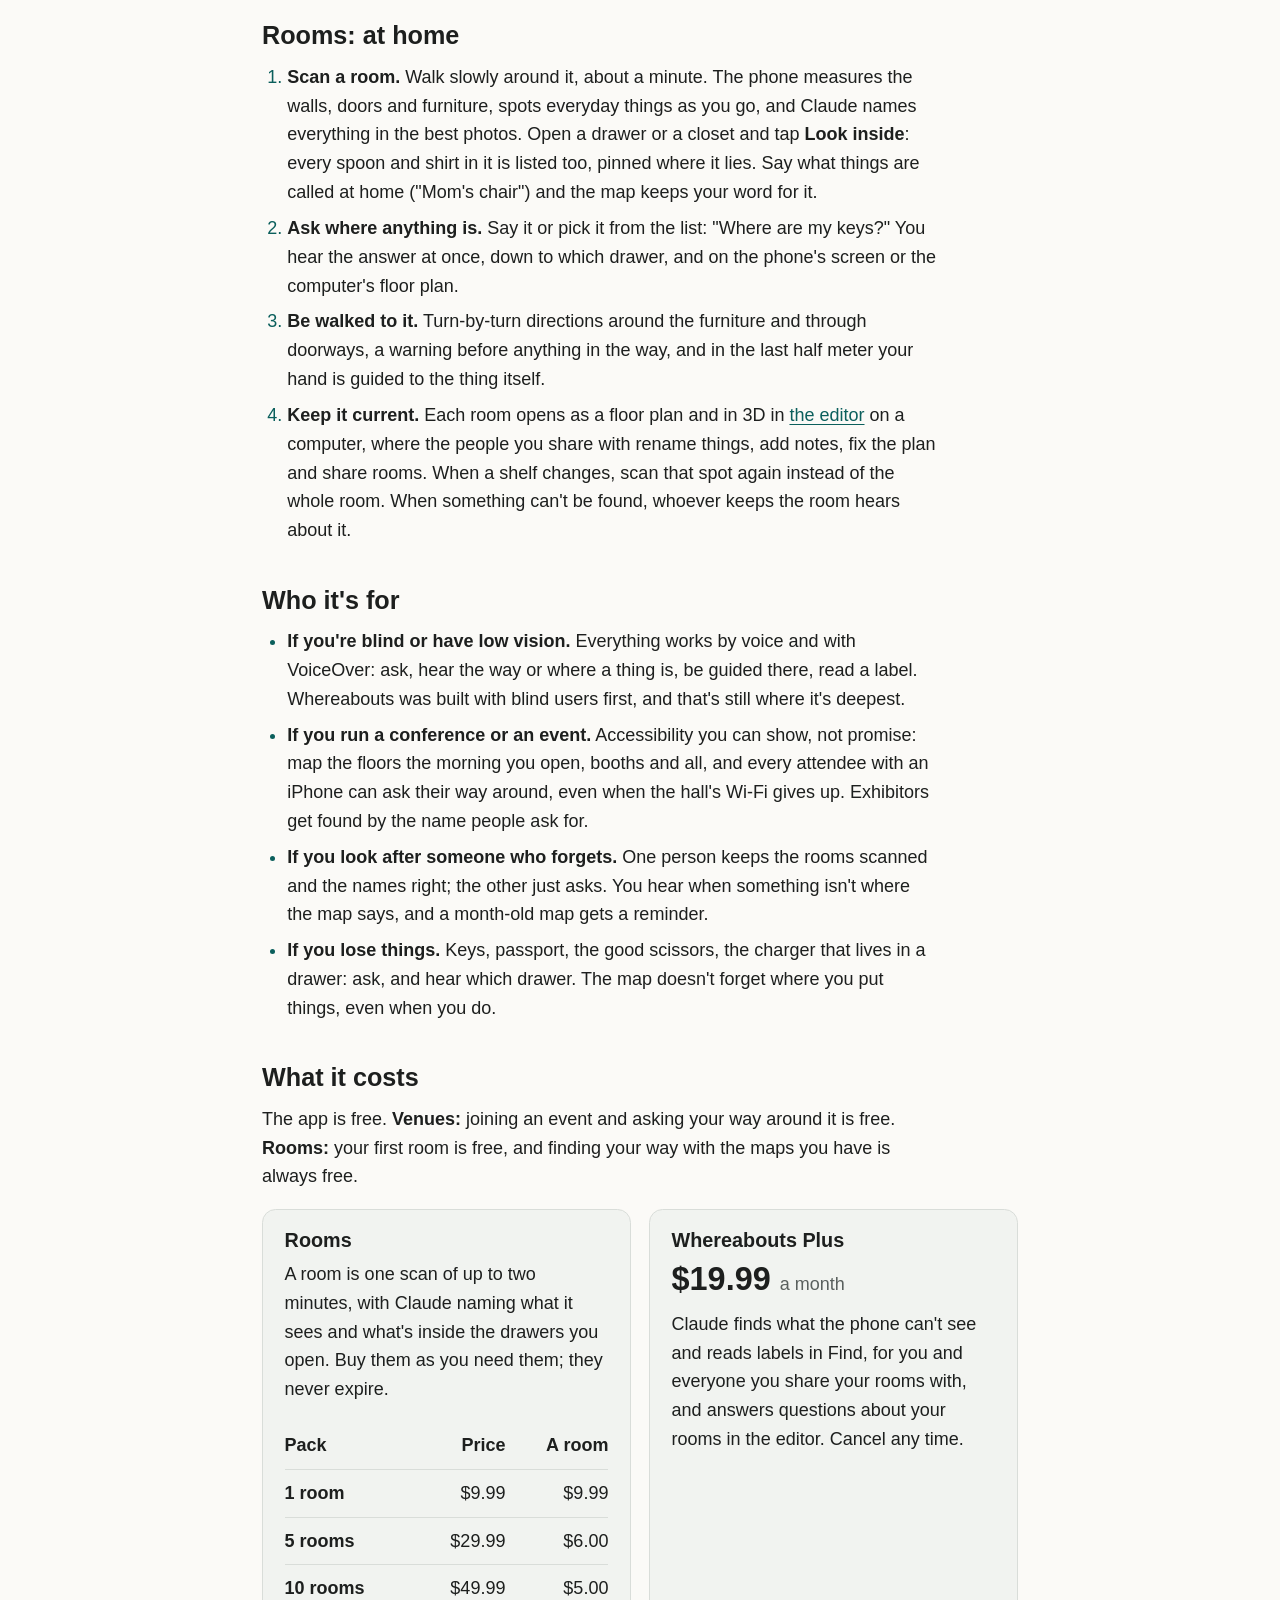
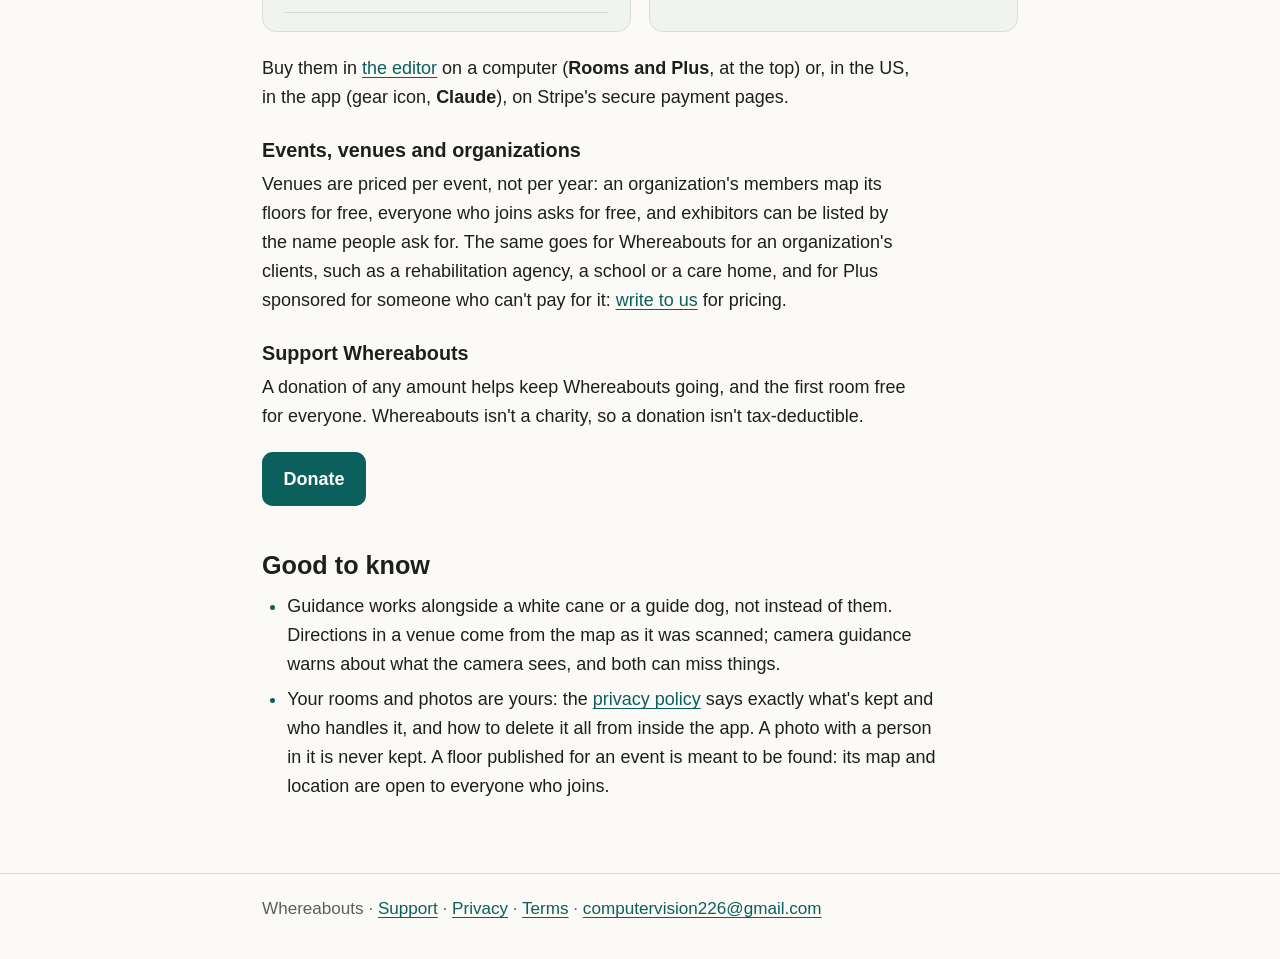
==== commit db996dd4: "Venues copy: mapped the morning it opens, no Wi-Fi, nothing to hold up Join any time: floors publish" ====
--- a/index.html
+++ b/index.html
@@ -4,7 +4,7 @@
 <meta charset="utf-8">
 <meta name="viewport" content="width=device-width, initial-scale=1">
 <title>Whereabouts</title>
-<meta name="description" content="Ask your way around. Venues: join a conference or venue that's been mapped, say where you are, and be told the way in words, offline. Rooms: at home, ask where anything is, down to what's inside each drawer, and be walked to it.">
+<meta name="description" content="Ask your way around. Venues: an event mapped the morning it opens; attendees ask the way and are told it in words, with no Wi-Fi and nothing to hold up. Rooms: at home, ask where anything is, down to what's inside each drawer, and be walked to it.">
 <link rel="stylesheet" href="site.css">
 </head>
 <body>
@@ -24,7 +24,7 @@
 
 <main id="main">
   <h1>Ask your way around.</h1>
-  <p class="lead">Whereabouts does two things. <strong>Venues:</strong> at a conference, a clinic, a campus building that someone has mapped, you join, say where you are, and ask: "How do I get to room 204?" You're told the way in words, step by step, with no camera and no signal needed. <strong>Rooms:</strong> at home, it knows where everything is, down to what's inside each drawer, and walks you to it.</p>
+  <p class="lead">Whereabouts does two things. <strong>Venues:</strong> at a conference, a clinic, a campus building that someone has mapped, you join, say where you are, and ask: "How do I get to room 204?" You're told the way in words, step by step, with no camera to hold up and no signal needed. <strong>Rooms:</strong> at home, it knows where everything is, down to what's inside each drawer, and walks you to it.</p>
 
   <div class="card" id="get">
     <p><strong>Get it on your iPhone.</strong> Asking your way around a venue, and finding things in a room, work on any iPhone with iOS 17 or later; mapping a floor or a room needs a Pro model (iPhone 12 Pro or newer). Whereabouts is in open testing through Apple's TestFlight: install the free <strong>TestFlight</strong> app from the App Store, then open the link below on the phone and tap <strong>Install</strong>. No invite code is needed. The App Store release follows.</p>
@@ -34,9 +34,10 @@
 
   <span id="events"></span>
   <h2 id="venues">Venues: at a conference or a venue</h2>
+  <p class="lead">The event, mapped the morning it opens. Directions with no Wi-Fi. Nothing to hold up.</p>
   <ol>
-    <li><strong>Someone maps it.</strong> The organizers' own people walk each floor once with an iPhone Pro, naming rooms and landmarks as they go: the elevators, registration, room 204, booth 42. A floor takes a morning, not a contractor.</li>
-    <li><strong>You join and ask.</strong> Join the event with its six-letter code, or the link or door code the organizers put up. Say where you are ("I'm at the elevators") and ask the way: "How do I get to room 204?", "Where's booth 42?" You're told the way in words, one stretch at a time: "Walk straight about 12 meters, past the coffee station on your right, then turn left." Say <strong>next</strong>, <strong>repeat</strong>, or <strong>I'm there</strong>. No camera, and it works with the venue's network down. If you want the last few meters guided by the camera, that's a tap away.</li>
+    <li><strong>Map the event, not just the building.</strong> On move-in morning, once the booths are up, the organizers' own people walk each floor with an iPhone Pro, naming landmarks as they go: the elevators, registration, room 204, booth 42 (the phone reads names off the signs too). Publish, and the floor is live in minutes, on the phones of everyone who has joined, even those who joined last week: no survey crew, no weeks of setup, nothing installed in the building.</li>
+    <li><strong>You join and ask.</strong> Join the event with its six-letter code, or the link or door code the organizers put up. Say where you are ("I'm at the elevators") and ask the way: "How do I get to room 204?", "Where's booth 42?" You're told the way in words, one stretch at a time: "Walk straight about 12 meters, past the coffee station on your right, then turn left." Say <strong>next</strong>, <strong>repeat</strong>, or <strong>I'm there</strong>. There's no camera to hold up, so your cane or guide-dog hand stays free. The event's floors come to your phone when you join, and from then on directions work with no Wi-Fi and no signal: a full hall's network doesn't matter. If you want the last few meters guided by the camera, that's a tap away.</li>
     <li><strong>It stays true.</strong> Every arrival checks the map again; when something isn't where the map says, the organizers hear about it, and the map tells you when it was last checked. Exhibitors can be listed by the name people ask for.</li>
   </ol>
   <p><a class="button" href="mailto:computervision226@gmail.com?subject=Whereabouts%20for%20an%20event">Map your event</a> <a class="button secondary" href="editor/#venue">See a sample venue</a> <a class="button secondary" href="support.html#venues">How it works for attendees</a></p>
@@ -52,7 +53,7 @@
   <h2>Who it's for</h2>
   <ul>
     <li><strong>If you're blind or have low vision.</strong> Everything works by voice and with VoiceOver: ask, hear the way or where a thing is, be guided there, read a label. Whereabouts was built with blind users first, and that's still where it's deepest.</li>
-    <li><strong>If you run a conference or a venue.</strong> Accessibility you can show, not promise: your people map the floors, and every attendee with an iPhone can ask their way around from the first morning. Exhibitors get found by name.</li>
+    <li><strong>If you run a conference or an event.</strong> Accessibility you can show, not promise: map the floors the morning you open, booths and all, and every attendee with an iPhone can ask their way around, even when the hall's Wi-Fi gives up. Exhibitors get found by the name people ask for.</li>
     <li><strong>If you look after someone who forgets.</strong> One person keeps the rooms scanned and the names right; the other just asks. You hear when something isn't where the map says, and a month-old map gets a reminder.</li>
     <li><strong>If you lose things.</strong> Keys, passport, the good scissors, the charger that lives in a drawer: ask, and hear which drawer. The map doesn't forget where you put things, even when you do.</li>
   </ul>
@@ -81,7 +82,7 @@
   <p>Buy them in <a href="editor/">the editor</a> on a computer (<strong>Rooms and Plus</strong>, at the top) or, in the US, in the app (gear icon, <strong>Claude</strong>), on Stripe's secure payment pages.</p>
 
   <h3 id="organizations">Events, venues and organizations</h3>
-  <p>Mapping an event or a venue is set up with us: an organization's members map its floors for free, and everyone who joins asks for free. The same goes for Whereabouts for an organization's clients, such as a rehabilitation agency, a school or a care home, and for Plus sponsored for someone who can't pay for it: <a href="mailto:computervision226@gmail.com?subject=Whereabouts%20for%20an%20event%2C%20a%20venue%20or%20an%20organization">write to us</a> for pricing.</p>
+  <p>Venues are priced per event, not per year: an organization's members map its floors for free, everyone who joins asks for free, and exhibitors can be listed by the name people ask for. The same goes for Whereabouts for an organization's clients, such as a rehabilitation agency, a school or a care home, and for Plus sponsored for someone who can't pay for it: <a href="mailto:computervision226@gmail.com?subject=Whereabouts%20for%20an%20event%2C%20a%20venue%20or%20an%20organization">write to us</a> for pricing.</p>
 
   <h3 id="donate">Support Whereabouts</h3>
   <p>A donation of any amount helps keep Whereabouts going, and the first room free for everyone. Whereabouts isn't a charity, so a donation isn't tax-deductible.</p>
